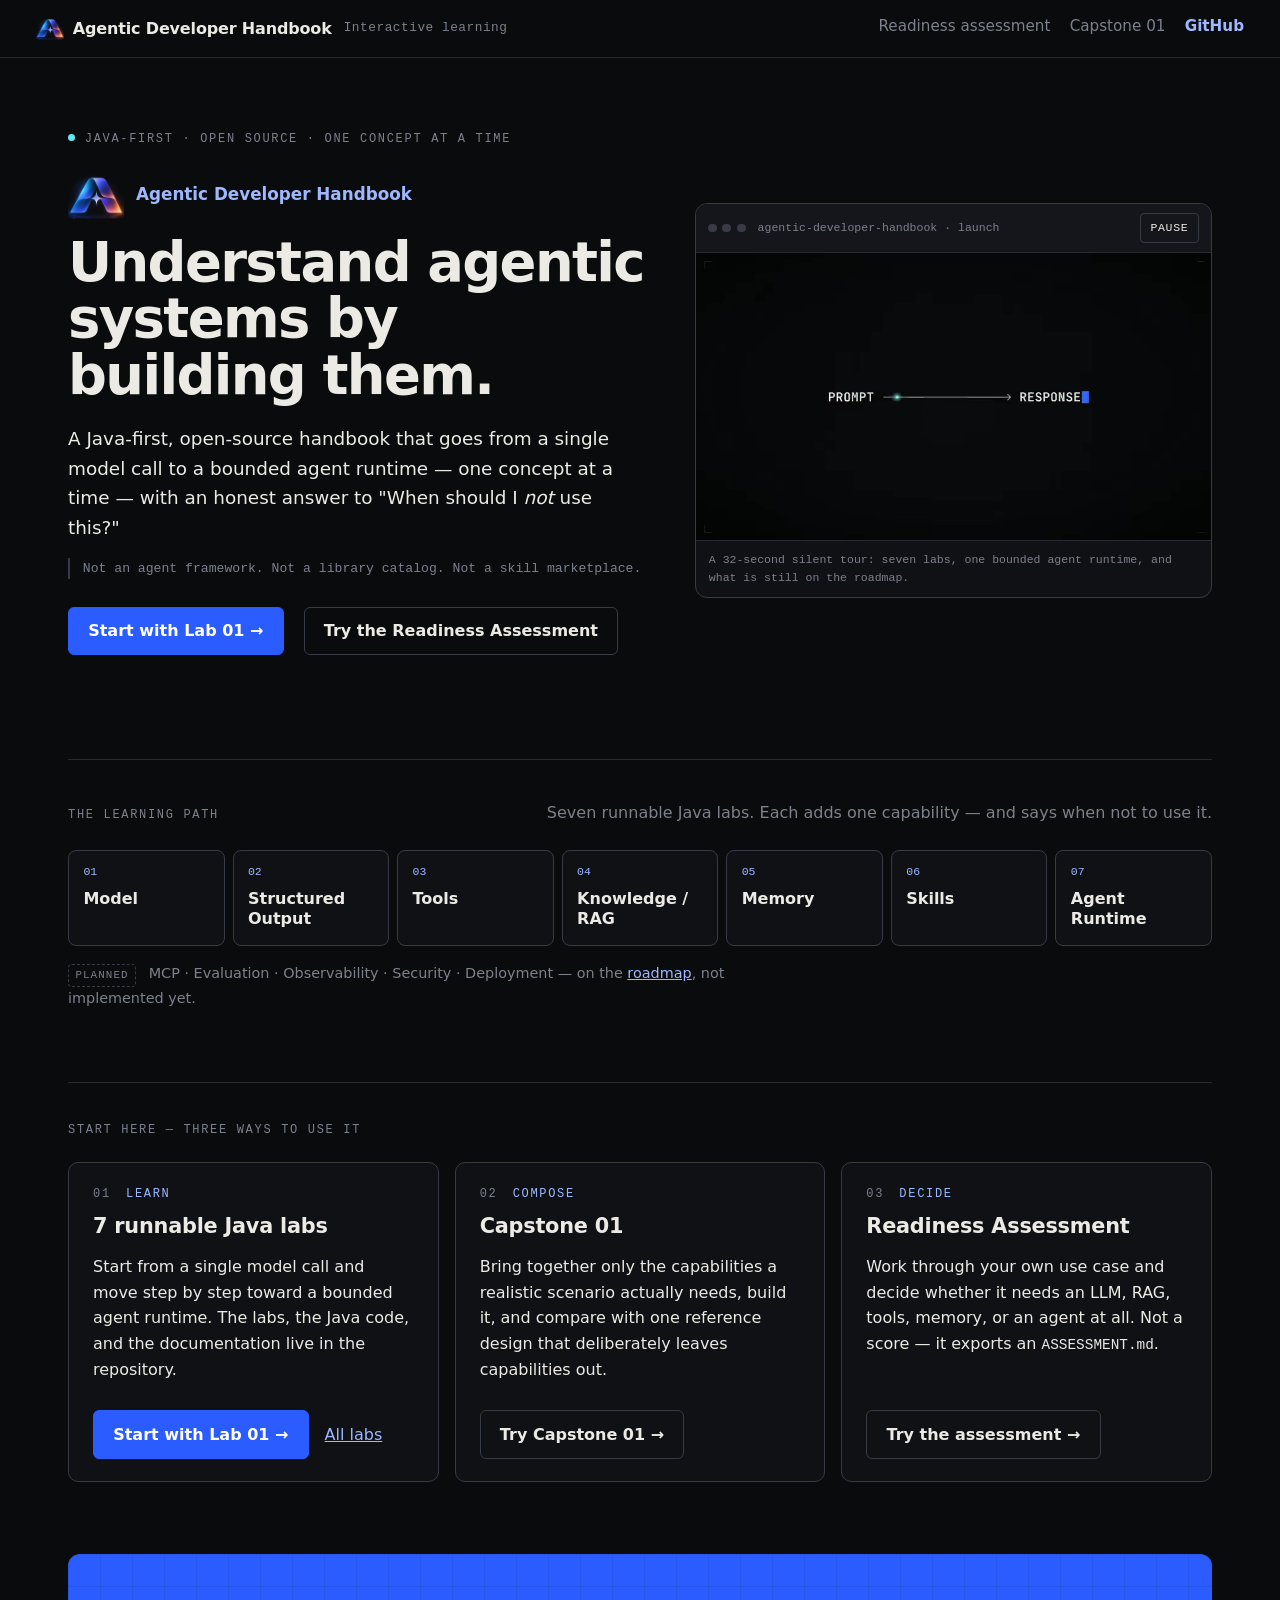
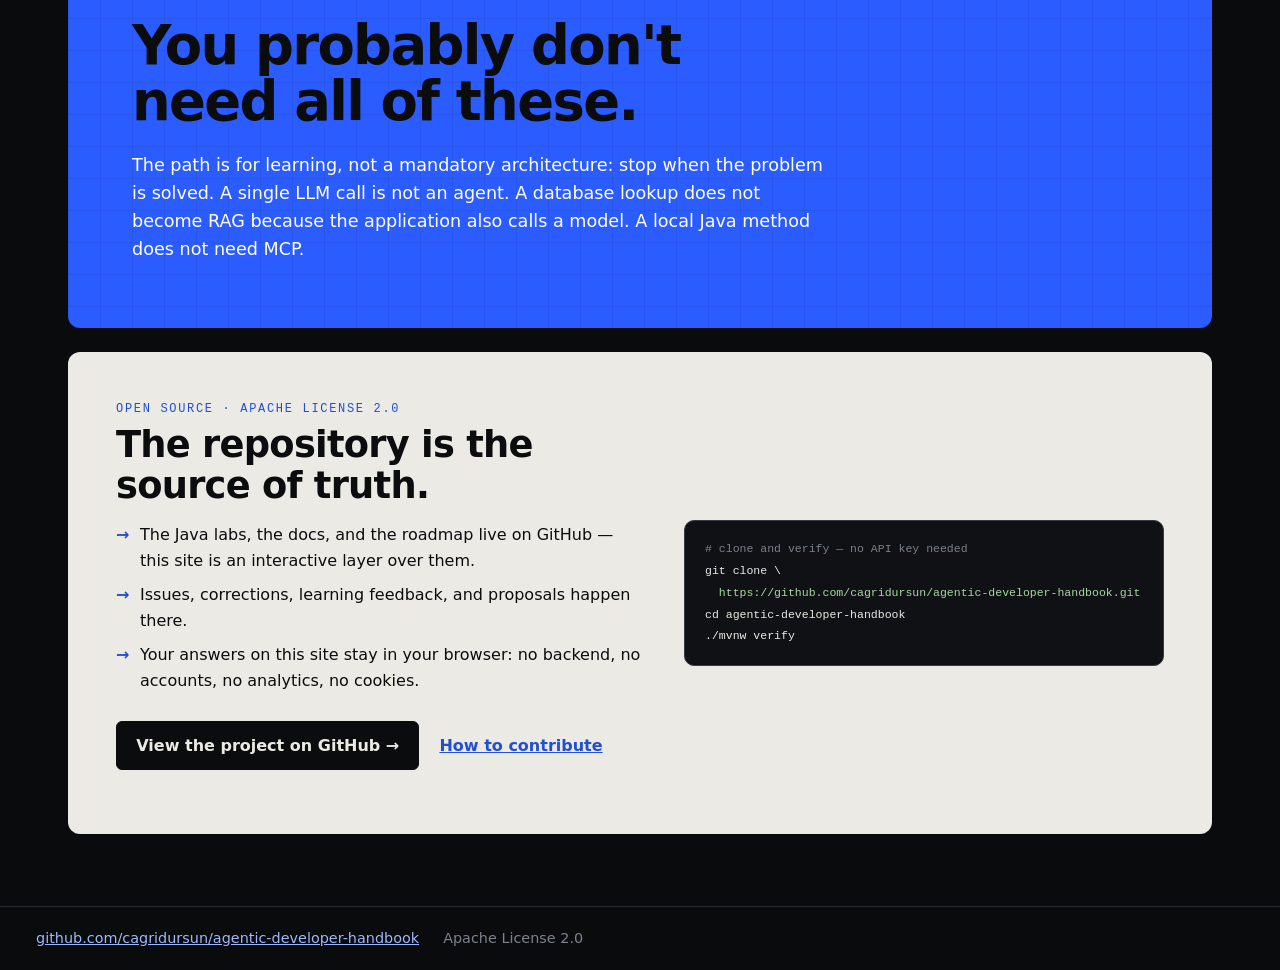
==== site/index.html @ f2393f4c "Redesign the landing page around the launch video and palette - Palette from the launch video as CSS" ====
<!doctype html>
<html lang="en">
<head>
  <meta charset="utf-8">
  <meta name="viewport" content="width=device-width, initial-scale=1">
  <title>Agentic Developer Handbook — understand agentic systems by building them</title>
  <meta name="description" content="A Java-first, open-source handbook for understanding and building agentic systems one concept at a time: model, structured output, tools, RAG, memory, skills, and a bounded agent runtime. You probably don't need all of these.">
  <meta name="theme-color" content="#0A0B0D">
  <link rel="canonical" href="https://cagridursun.github.io/agentic-developer-handbook/">
  <meta property="og:type" content="website">
  <meta property="og:site_name" content="Agentic Developer Handbook">
  <meta property="og:title" content="Agentic Developer Handbook">
  <meta property="og:description" content="Java-first, open-source handbook for understanding and building agentic systems, one concept at a time. You probably don't need all of these.">
  <meta property="og:url" content="https://cagridursun.github.io/agentic-developer-handbook/">
  <link rel="icon" type="image/png" href="assets/images/favicon.png">
  <link rel="stylesheet" href="styles/main.css">
</head>
<body class="theme-dark">
  <header class="site-header">
    <div class="inner">
      <a class="brand" href="index.html"><img class="brand-mark" src="assets/images/logo-mark.png" alt="" width="28" height="28">Agentic Developer Handbook</a>
      <span class="context">Interactive learning</span>
      <nav class="site-nav" aria-label="Site">
        <a href="readiness-assessment/index.html">Readiness assessment</a>
        <a href="capstone-01/index.html">Capstone 01</a>
        <a class="header-link" href="https://github.com/cagridursun/agentic-developer-handbook">GitHub</a>
      </nav>
    </div>
  </header>

  <main class="landing">
    <!-- ================= Hero ================= -->
    <section class="hero" aria-labelledby="h-title">
      <div class="hero-copy">
        <p class="eyebrow">Java-first · Open source · One concept at a time</p>
        <p class="project-name"><img class="project-mark" src="assets/images/logo-mark.png" alt="" width="56" height="56">Agentic Developer Handbook</p>
        <h1 id="h-title">Understand agentic systems by building them.</h1>
        <p class="lede">
          A Java-first, open-source handbook that goes from a single model call
          to a bounded agent runtime — one concept at a time — with an honest
          answer to "When should I <em>not</em> use this?"
        </p>
        <p class="boundary">
          Not an agent framework. Not a library catalog. Not a skill marketplace.
        </p>
        <p class="cta-row">
          <a class="button primary" href="https://github.com/cagridursun/agentic-developer-handbook/blob/main/labs/01-model-call/README.md">Start with Lab 01 →</a>
          <a class="button secondary" href="readiness-assessment/index.html">Try the Readiness Assessment</a>
        </p>
      </div>

      <figure class="demo-window">
        <div class="window-bar">
          <span class="window-dots" aria-hidden="true"><span></span><span></span><span></span></span>
          <span class="window-title">agentic-developer-handbook · launch</span>
          <button type="button" class="video-toggle" id="video-toggle" hidden aria-pressed="false">Pause</button>
        </div>
        <div class="video-frame">
          <video id="launch-video" autoplay muted loop playsinline controls preload="metadata"
                 poster="assets/video/launch-poster.jpg" width="832" height="464"
                 aria-label="Launch video: a 32-second silent tour of the handbook, from a single prompt to the seven labs and the roadmap">
            <source src="assets/video/launch.mp4" type="video/mp4">
            <source src="assets/video/launch.webm" type="video/webm">
          </video>
        </div>
        <figcaption class="window-caption">A 32-second silent tour: seven labs, one bounded agent runtime, and what is still on the roadmap.</figcaption>
      </figure>
    </section>

    <!-- ================= Learning path ================= -->
    <section class="band" aria-labelledby="h-path">
      <div class="band-head">
        <h2 id="h-path" class="section-label">The learning path</h2>
        <p class="band-note">Seven runnable Java labs. Each adds one capability — and says when not to use it.</p>
      </div>
      <ol class="path" aria-label="The learning path, Labs 01 to 07">
        <li><a href="https://github.com/cagridursun/agentic-developer-handbook/blob/main/labs/01-model-call/README.md">Model</a></li>
        <li><a href="https://github.com/cagridursun/agentic-developer-handbook/blob/main/labs/02-structured-output/README.md">Structured Output</a></li>
        <li><a href="https://github.com/cagridursun/agentic-developer-handbook/blob/main/labs/03-tool-calling/README.md">Tools</a></li>
        <li><a href="https://github.com/cagridursun/agentic-developer-handbook/blob/main/labs/04-rag/README.md">Knowledge / RAG</a></li>
        <li><a href="https://github.com/cagridursun/agentic-developer-handbook/blob/main/labs/05-memory/README.md">Memory</a></li>
        <li><a href="https://github.com/cagridursun/agentic-developer-handbook/blob/main/labs/06-skills/README.md">Skills</a></li>
        <li><a href="https://github.com/cagridursun/agentic-developer-handbook/blob/main/labs/07-agent-runtime/README.md">Agent Runtime</a></li>
      </ol>
      <p class="roadmap-note">
        <span class="tag">Planned</span>
        MCP · Evaluation · Observability · Security · Deployment — on the
        <a href="https://github.com/cagridursun/agentic-developer-handbook/blob/main/ROADMAP.md">roadmap</a>,
        not implemented yet.
      </p>
    </section>

    <!-- ================= Learn / Compose / Decide ================= -->
    <section class="band" aria-labelledby="h-start-here">
      <div class="band-head">
        <h2 id="h-start-here" class="section-label">Start here — three ways to use it</h2>
      </div>
      <div class="card-grid">
        <section class="experience-card" aria-labelledby="h-learn">
          <p class="card-kicker"><span class="step">01</span> Learn</p>
          <h3 id="h-learn">7 runnable Java labs</h3>
          <p>
            Start from a single model call and move step by step toward a
            bounded agent runtime. The labs, the Java code, and the
            documentation live in the repository.
          </p>
          <p class="card-actions">
            <a class="button primary" href="https://github.com/cagridursun/agentic-developer-handbook/blob/main/labs/01-model-call/README.md">Start with Lab 01 →</a>
            <a href="https://github.com/cagridursun/agentic-developer-handbook/blob/main/labs/README.md">All labs</a>
          </p>
        </section>

        <section class="experience-card" aria-labelledby="h-compose">
          <p class="card-kicker"><span class="step">02</span> Compose</p>
          <h3 id="h-compose">Capstone 01</h3>
          <p>
            Bring together only the capabilities a realistic scenario actually
            needs, build it, and compare with one reference design that
            deliberately leaves capabilities out.
          </p>
          <p class="card-actions">
            <a class="button secondary" href="capstone-01/index.html">Try Capstone 01 →</a>
          </p>
        </section>

        <section class="experience-card" aria-labelledby="h-decide">
          <p class="card-kicker"><span class="step">03</span> Decide</p>
          <h3 id="h-decide">Readiness Assessment</h3>
          <p>
            Work through your own use case and decide whether it needs an LLM,
            RAG, tools, memory, or an agent at all. Not a score — it exports an
            <code>ASSESSMENT.md</code>.
          </p>
          <p class="card-actions">
            <a class="button secondary" href="readiness-assessment/index.html">Try the assessment →</a>
          </p>
        </section>
      </div>
    </section>

    <!-- ================= Statement ================= -->
    <section class="statement" aria-labelledby="h-statement">
      <h2 id="h-statement">You probably don't need all of these.</h2>
      <p>
        The path is for learning, not a mandatory architecture: stop when the
        problem is solved. A single LLM call is not an agent. A database lookup
        does not become RAG because the application also calls a model. A local
        Java method does not need MCP.
      </p>
    </section>

    <!-- ================= Open source ================= -->
    <section class="open-source" aria-labelledby="h-github">
      <div>
        <p class="card-kicker">Open source · Apache License 2.0</p>
        <h2 id="h-github">The repository is the source of truth.</h2>
        <ul class="checklist">
          <li>The Java labs, the docs, and the roadmap live on GitHub — this site is an interactive layer over them.</li>
          <li>Issues, corrections, learning feedback, and proposals happen there.</li>
          <li>Your answers on this site stay in your browser: no backend, no accounts, no analytics, no cookies.</li>
        </ul>
        <p class="cta-row">
          <a class="button dark" href="https://github.com/cagridursun/agentic-developer-handbook">View the project on GitHub →</a>
          <a href="https://github.com/cagridursun/agentic-developer-handbook/blob/main/CONTRIBUTING.md">How to contribute</a>
        </p>
      </div>
      <pre class="terminal" aria-label="Clone and verify the handbook"><code><span class="c"># clone and verify — no API key needed</span>
git clone \
  <span class="s">https://github.com/cagridursun/agentic-developer-handbook.git</span>
cd agentic-developer-handbook
./mvnw verify</code></pre>
    </section>
  </main>

  <footer class="site-footer">
    <div class="inner">
      <a href="https://github.com/cagridursun/agentic-developer-handbook">github.com/cagridursun/agentic-developer-handbook</a>
      <span class="muted">Apache License 2.0</span>
    </div>
  </footer>

  <script type="module" src="js/landing.js"></script>
</body>
</html>
---- site/styles/main.css ----
/* Agentic Developer Handbook — interactive learning site.
   No framework, no build step. The content is the protagonist.

   Palette: taken from the launch video. The landing page uses it as a dark
   theme (body.theme-dark). The interactive pages keep a light "paper"
   working surface for long reading and typing, with the same header,
   blues, and ink. */

:root {
  /* Dark neutrals */
  --graphite: #0A0B0D;
  --panel: #0F1115;
  --panel-raised: #14161B;
  --hairline: #262A31;
  --border: #363B45;
  --ink: #ECEAE4;
  --ink-muted: #7B818D;
  --ink-subtle: #555B67;
  /* Accents */
  --electric: #2F6BFF;
  --electric-soft: #9DB8FF;
  --signal: #62E6F2;
  --field: #2B5CFF;
  /* Light section / code */
  --paper: #ECEAE4;
  --ink-black: #0B0C0E;
  --code-string: #A7D9A0;
  --code-comment: #5F6675;

  /* Electric, deepened for text and fills on paper (5.5:1 on --paper). */
  --electric-deep: #1F4FD8;

  --radius: 8px;
  --content-width: 46rem;
  --mono: ui-monospace, "SF Mono", "Cascadia Code", "JetBrains Mono", Consolas, "Liberation Mono", monospace;
  font-size: 16px;
}

/* Light working theme (Capstone 01, readiness assessment). */
body {
  --ink: var(--ink-black);
  --surface: #F7F6F2;
  --muted: #555B67;
  --line: #D3D0C8;
  --accent: var(--electric-deep);
  --accent-ink: #FFFFFF;
  --accent-soft: #E1E8FF;
  --warn-soft: #F7EDD6;
  --warn-line: #D6B25E;
}

/* Dark theme (landing page). */
body.theme-dark {
  --ink: #ECEAE4;
  --surface: var(--panel);
  --muted: var(--ink-muted);
  --line: var(--hairline);
  --accent: var(--electric);
  --accent-ink: #FFFFFF;
  --accent-soft: rgba(47, 107, 255, 0.14);
  background: var(--graphite);
}

* {
  box-sizing: border-box;
}

html {
  height: 100%;
}

body {
  margin: 0;
  min-height: 100%;
  background: var(--paper);
  color: var(--ink);
  font-family: system-ui, -apple-system, "Segoe UI", Roboto, "Helvetica Neue", sans-serif;
  line-height: 1.6;
}

code, pre {
  font-family: var(--mono);
  font-size: 0.9em;
}

pre {
  background: var(--panel);
  color: var(--paper);
  padding: 0.9rem 1.1rem;
  border-radius: var(--radius);
  overflow-x: auto;
}

h1, h2, h3 {
  line-height: 1.25;
  margin: 0 0 0.5rem;
}

h1 { font-size: 1.6rem; }
h2 { font-size: 1.25rem; }
h3 { font-size: 1.05rem; }

p { margin: 0.5rem 0 1rem; }

a {
  color: var(--accent);
}

a:focus-visible,
button:focus-visible,
input:focus-visible,
textarea:focus-visible {
  outline: 3px solid var(--accent);
  outline-offset: 2px;
  border-radius: 3px;
}

.muted { color: var(--muted); }

/* ---------- Header (shared, always dark) ---------- */

.site-header {
  border-bottom: 1px solid var(--hairline);
  background: var(--graphite);
}

.site-header .inner {
  max-width: 78rem;
  margin: 0 auto;
  padding: 0.9rem 1.25rem;
  display: flex;
  align-items: baseline;
  gap: 0.75rem;
  flex-wrap: wrap;
}

.site-header .brand {
  font-weight: 700;
  text-decoration: none;
  color: var(--paper);
  letter-spacing: -0.01em;
}

.site-header .brand {
  display: inline-flex;
  align-items: center;
  align-self: center;
}

/* The logo mark: transparent PNG, only ever shown on dark surfaces. */
.brand-mark {
  inline-size: 1.75rem;
  block-size: 1.75rem;
  margin-right: 0.55rem;
}

.site-header .context {
  color: var(--ink-muted);
  font-family: var(--mono);
  font-size: 0.8rem;
  letter-spacing: 0.04em;
}

.site-nav {
  margin-left: auto;
  display: flex;
  flex-wrap: wrap;
  gap: 0.25rem 1.2rem;
  font-size: 0.95rem;
}

.site-nav a {
  color: var(--ink-muted);
  text-decoration: none;
}

.site-nav a:hover,
.site-nav a[aria-current="page"] {
  color: var(--paper);
  text-decoration: underline;
  text-underline-offset: 0.3em;
}

.site-nav .header-link {
  color: var(--electric-soft);
  font-weight: 600;
}

.site-header a:focus-visible {
  outline-color: var(--electric-soft);
}

/* ---------- Landing ---------- */

.landing {
  max-width: 74rem;
  margin: 0 auto;
  padding: 0 1.25rem 4.5rem;
}

.landing p {
  max-width: 44rem;
}

/* Hero: copy on the left, the launch video on the right. */
.hero {
  display: grid;
  grid-template-columns: minmax(0, 1.12fr) minmax(0, 1fr);
  gap: 3rem;
  align-items: center;
  padding: 4.5rem 0 1rem;
}

.eyebrow {
  font-family: var(--mono);
  font-size: 0.75rem;
  letter-spacing: 0.14em;
  text-transform: uppercase;
  color: var(--ink-muted);
  margin: 0 0 1.1rem;
}

/* Signal cyan is a detail only: one small marker. */
.eyebrow::before {
  content: "";
  display: inline-block;
  inline-size: 0.45rem;
  block-size: 0.45rem;
  margin-right: 0.6rem;
  border-radius: 50%;
  background: var(--signal);
  vertical-align: 0.08em;
}

.project-name {
  display: flex;
  align-items: center;
  gap: 0.75rem;
  font-weight: 700;
  font-size: 1.05rem;
  color: var(--electric-soft);
  margin: 0 0 0.75rem;
}

.project-mark {
  inline-size: 3.5rem;
  block-size: 3.5rem;
  flex: none;
}

.hero h1 {
  font-size: clamp(2.3rem, 4.6vw, 3.4rem);
  font-weight: 800;
  line-height: 1.04;
  letter-spacing: -0.03em;
  margin: 0 0 1.25rem;
  max-width: 17ch;
}

.landing .lede {
  font-size: 1.15rem;
  line-height: 1.6;
}

.boundary {
  font-family: var(--mono);
  font-size: 0.82rem;
  color: var(--ink-muted);
  border-left: 2px solid var(--border);
  padding-left: 0.8rem;
}

.cta-row {
  display: flex;
  flex-wrap: wrap;
  align-items: center;
  gap: 0.75rem 1.25rem;
  margin-top: 1.75rem;
}

.hero-copy {
  min-width: 0;
}

/* Demo window around the launch video. */
.demo-window {
  margin: 0;
  background: var(--panel);
  border: 1px solid var(--border);
  border-radius: 12px;
  overflow: hidden;
}

.window-bar {
  display: flex;
  align-items: center;
  gap: 0.75rem;
  padding: 0.55rem 0.75rem;
  background: var(--panel-raised);
  border-bottom: 1px solid var(--hairline);
}

.window-dots {
  display: inline-flex;
  gap: 0.35rem;
}

.window-dots span {
  inline-size: 0.55rem;
  block-size: 0.55rem;
  border-radius: 50%;
  background: var(--border);
}

.window-title {
  font-family: var(--mono);
  font-size: 0.72rem;
  color: var(--ink-muted);
  overflow: hidden;
  text-overflow: ellipsis;
  white-space: nowrap;
}

.video-toggle {
  margin-left: auto;
  font-family: var(--mono);
  font-size: 0.72rem;
  letter-spacing: 0.06em;
  text-transform: uppercase;
  color: var(--ink);
  background: transparent;
  border: 1px solid var(--border);
  border-radius: 4px;
  padding: 0.3rem 0.6rem;
  min-block-size: 1.9rem;
  cursor: pointer;
}

.video-toggle:hover {
  border-color: var(--electric);
}

.video-frame {
  aspect-ratio: 832 / 464;
  background: var(--graphite);
}

.video-frame video {
  display: block;
  cursor: pointer;
  inline-size: 100%;
  block-size: 100%;
  object-fit: cover;
}

.window-caption {
  font-family: var(--mono);
  font-size: 0.72rem;
  color: var(--ink-muted);
  padding: 0.6rem 0.8rem;
  border-top: 1px solid var(--hairline);
}

/* Sections separated by hairlines, not shadows. */
.band {
  margin-top: 4.5rem;
  padding-top: 2.5rem;
  border-top: 1px solid var(--hairline);
}

.band-head {
  display: flex;
  flex-wrap: wrap;
  align-items: baseline;
  justify-content: space-between;
  gap: 0.5rem 2rem;
  margin-bottom: 1.5rem;
}

.section-label {
  font-family: var(--mono);
  font-size: 0.75rem;
  font-weight: 500;
  letter-spacing: 0.14em;
  text-transform: uppercase;
  color: var(--ink-muted);
  margin: 0;
}

.band-note {
  color: var(--ink-muted);
  margin: 0;
}

/* Learning path: numbered label cells, like the labs list in the video. */
.path {
  list-style: none;
  margin: 0;
  padding: 0;
  display: grid;
  grid-template-columns: repeat(7, minmax(0, 1fr));
  gap: 0.5rem;
  counter-reset: lab;
}

.path li {
  counter-increment: lab;
}

.path a {
  display: flex;
  flex-direction: column;
  gap: 0.6rem;
  block-size: 100%;
  padding: 0.85rem 0.9rem 1rem;
  background: var(--panel);
  border: 1px solid var(--border);
  border-radius: 8px;
  color: var(--ink);
  font-weight: 700;
  line-height: 1.25;
  text-decoration: none;
}

.path a::before {
  content: counter(lab, decimal-leading-zero);
  font-family: var(--mono);
  font-size: 0.72rem;
  font-weight: 500;
  color: var(--electric-soft);
}

.path a:hover {
  border-color: var(--electric);
  background: var(--panel-raised);
}

.roadmap-note {
  font-size: 0.9rem;
  color: var(--ink-muted);
  margin: 1rem 0 0;
}

.tag {
  display: inline-block;
  font-family: var(--mono);
  font-size: 0.68rem;
  letter-spacing: 0.1em;
  text-transform: uppercase;
  color: var(--ink-muted);
  border: 1px dashed var(--border);
  border-radius: 4px;
  padding: 0.1rem 0.4rem;
  margin-right: 0.5rem;
}

/* Learn / Compose / Decide. */
.card-grid {
  display: grid;
  grid-template-columns: repeat(3, minmax(0, 1fr));
  gap: 1rem;
}

.experience-card {
  background: var(--surface);
  border: 1px solid var(--border);
  border-radius: 10px;
  padding: 1.4rem 1.5rem;
  display: flex;
  flex-direction: column;
}

.experience-card:hover {
  border-color: var(--electric);
}

.experience-card h3 {
  font-size: 1.3rem;
  letter-spacing: -0.01em;
  margin: 0.2rem 0 0.4rem;
}

.card-kicker {
  font-family: var(--mono);
  font-size: 0.75rem;
  letter-spacing: 0.14em;
  text-transform: uppercase;
  color: var(--electric-soft);
  margin: 0 0 0.4rem;
}

.step {
  color: var(--ink-muted);
  margin-right: 0.4rem;
}

.experience-card .card-actions {
  margin-top: auto;
  padding-top: 0.75rem;
  margin-bottom: 0;
  display: flex;
  flex-wrap: wrap;
  align-items: center;
  gap: 0.5rem 1rem;
}

/* Statement on the blue field. */
.statement {
  margin-top: 4.5rem;
  padding: clamp(2rem, 6vw, 4rem);
  border-radius: 12px;
  background-color: var(--field);
  background-image:
    linear-gradient(rgba(11, 12, 14, 0.07) 1px, transparent 1px),
    linear-gradient(90deg, rgba(11, 12, 14, 0.07) 1px, transparent 1px);
  background-size: 32px 32px;
}

.statement h2 {
  color: var(--ink-black);
  font-size: clamp(2rem, 5vw, 3.4rem);
  font-weight: 800;
  line-height: 1.04;
  letter-spacing: -0.03em;
  max-width: 16ch;
  margin-bottom: 1.25rem;
}

/* White on the blue field (5.2:1); ink black only at heading size. */
.statement p {
  color: #FFFFFF;
  font-size: 1.1rem;
  margin: 0;
}

/* Open source: the one light section. */
.open-source {
  margin-top: 1.5rem;
  display: grid;
  grid-template-columns: minmax(0, 1.1fr) minmax(0, 1fr);
  gap: 2.5rem;
  align-items: center;
  padding: clamp(1.75rem, 5vw, 3rem);
  border-radius: 12px;
  background: var(--paper);
  color: var(--ink-black);
}

.open-source h2 {
  font-size: clamp(1.6rem, 3.4vw, 2.3rem);
  font-weight: 800;
  line-height: 1.1;
  letter-spacing: -0.02em;
  margin-bottom: 1rem;
}

.open-source .card-kicker {
  color: var(--electric-deep);
}

.open-source a:not(.button) {
  color: var(--electric-deep);
  font-weight: 600;
}

.open-source a:focus-visible {
  outline-color: var(--electric-deep);
}

.checklist {
  list-style: none;
  margin: 0;
  padding: 0;
}

.checklist li {
  position: relative;
  padding-left: 1.5rem;
  margin-bottom: 0.55rem;
}

.checklist li::before {
  content: "→";
  position: absolute;
  left: 0;
  color: var(--electric-deep);
  font-weight: 700;
}

.terminal {
  margin: 0;
  background: var(--panel);
  color: var(--paper);
  border: 1px solid var(--border);
  border-radius: 10px;
  padding: 1.1rem 1.25rem;
  font-size: 0.8rem;
  line-height: 1.7;
  white-space: pre;
  overflow-x: auto;
}

/* Comment grey from the palette is too faint for text; muted ink reads. */
.terminal .c {
  color: var(--ink-muted);
}

.terminal .s {
  color: var(--code-string);
}

.site-footer {
  border-top: 1px solid var(--hairline);
  background: var(--graphite);
  color: var(--ink-muted);
}

.site-footer .inner {
  max-width: 78rem;
  margin: 0 auto;
  padding: 1.25rem;
  display: flex;
  flex-wrap: wrap;
  gap: 0.75rem 1.5rem;
  font-size: 0.9rem;
}

.site-footer a {
  color: var(--electric-soft);
}

.site-footer .muted {
  color: var(--ink-muted);
}

/* Dark-theme links, buttons, and focus. Nav, path cells, and buttons keep
   their own colors. */
.theme-dark a:not(.button):not(.site-nav a):not(.brand):not(.path a):not(.open-source a) {
  color: var(--electric-soft);
}

.theme-dark a.button.primary {
  background: var(--field);
  border-color: var(--field);
  color: #FFFFFF;
}

.theme-dark a.button.secondary {
  background: transparent;
  color: var(--ink);
  border: 1px solid var(--border);
}

.theme-dark a.button.secondary:hover {
  background: var(--panel-raised);
  border-color: var(--electric-soft);
}

.theme-dark a:focus-visible,
.theme-dark button:focus-visible {
  outline-color: var(--electric-soft);
}

a.button.dark {
  background: var(--ink-black);
  border: 1px solid var(--ink-black);
  color: var(--paper);
}

a.button.dark:hover {
  background: #1B1E24;
  filter: none;
}

/* Video file missing: the poster frame stays, nothing is clickable. */
.is-unavailable {
  cursor: default;
  pointer-events: none;
}

@media (max-width: 64rem) {
  .hero {
    grid-template-columns: minmax(0, 1fr);
    gap: 2.25rem;
    padding-top: 2.75rem;
  }

  .hero h1 {
    max-width: 18ch;
  }

  .path {
    grid-template-columns: repeat(4, minmax(0, 1fr));
  }

  .card-grid,
  .open-source {
    grid-template-columns: minmax(0, 1fr);
  }
}

@media (max-width: 36rem) {
  .band,
  .statement {
    margin-top: 3rem;
  }

  /* Stacked list: number and name on one line, easy to tap. */
  .path {
    grid-template-columns: minmax(0, 1fr);
    gap: 0.4rem;
  }

  .path a {
    flex-direction: row;
    align-items: baseline;
    gap: 0.9rem;
    padding: 0.8rem 1rem;
  }

  .cta-row .button {
    flex: 1 1 100%;
    text-align: center;
  }
}

/* ---------- Three-column app layout ---------- */

.layout {
  max-width: 78rem;
  margin: 0 auto;
  padding: 1.5rem 1.25rem 4rem;
  display: grid;
  grid-template-columns: 15rem minmax(0, 1fr) 15rem;
  gap: 2rem;
  align-items: start;
}

.stage-nav,
.progress-rail {
  position: sticky;
  top: 1.5rem;
}

/* ---------- Stage navigation ---------- */

.stage-nav h2,
.progress-rail h2 {
  font-size: 0.8rem;
  text-transform: uppercase;
  letter-spacing: 0.06em;
  color: var(--muted);
  margin-bottom: 0.75rem;
}

.stage-nav ol {
  list-style: none;
  margin: 0;
  padding: 0;
  display: flex;
  flex-direction: column;
  gap: 2px;
}

.stage-nav button {
  display: flex;
  align-items: center;
  gap: 0.6rem;
  width: 100%;
  text-align: left;
  padding: 0.45rem 0.6rem;
  border: 0;
  border-radius: 6px;
  background: transparent;
  color: var(--ink);
  font: inherit;
  cursor: pointer;
}

.stage-nav button:hover {
  background: var(--accent-soft);
}

.stage-nav button[aria-current="step"] {
  background: var(--accent);
  color: var(--accent-ink);
}

.stage-status {
  inline-size: 1.25rem;
  text-align: center;
  flex: none;
  font-variant-numeric: tabular-nums;
}

/* ---------- Progress rail ---------- */

.progress-block {
  background: var(--surface);
  border: 1px solid var(--line);
  border-radius: var(--radius);
  padding: 0.9rem 1rem;
  margin-bottom: 1rem;
}

.progress-block .figure {
  font-size: 1.3rem;
  font-weight: 650;
  font-variant-numeric: tabular-nums;
}

.progress-track {
  background: var(--line);
  border-radius: 99px;
  height: 0.5rem;
  margin-top: 0.5rem;
  overflow: hidden;
}

.progress-fill {
  background: var(--accent);
  height: 100%;
  width: 0;
  border-radius: 99px;
  transition: width 200ms ease;
}

.rail-actions button {
  width: 100%;
  margin-top: 0.4rem;
}

/* ---------- Content stages ---------- */

.stage {
  max-width: var(--content-width);
}

.stage[hidden] {
  display: none;
}

/* Stages take focus when shown (for keyboard and screen-reader users);
   mark it calmly, with room around the content. */
.stage:focus {
  outline: none;
}

.stage:focus-visible {
  outline: 2px solid var(--accent);
  outline-offset: 0.75rem;
  border-radius: 4px;
}

.stage-kicker {
  font-size: 0.8rem;
  text-transform: uppercase;
  letter-spacing: 0.06em;
  color: var(--muted);
}

.card {
  background: var(--surface);
  border: 1px solid var(--line);
  border-radius: var(--radius);
  padding: 1.1rem 1.25rem;
  margin: 1rem 0;
}

.notice {
  background: var(--warn-soft);
  border: 1px solid var(--warn-line);
  border-radius: var(--radius);
  padding: 0.8rem 1rem;
  margin: 1rem 0;
}

/* ---------- Buttons ---------- */

button.primary,
button.secondary,
button.ghost,
a.button {
  font: inherit;
  border-radius: 6px;
  padding: 0.5rem 1rem;
  cursor: pointer;
}

a.button {
  display: inline-block;
  font-weight: 600;
  text-decoration: none;
  padding: 0.65rem 1.2rem;
}

a.button.primary {
  background: var(--accent);
  color: var(--accent-ink);
  border: 1px solid var(--accent);
}

a.button.secondary {
  background: var(--surface);
  color: var(--accent);
  border: 1px solid var(--accent);
}

a.button:hover { filter: brightness(1.08); }
a.button.secondary:hover { background: var(--accent-soft); filter: none; }

button.primary {
  background: var(--accent);
  color: var(--accent-ink);
  border: 1px solid var(--accent);
}

button.primary:hover { filter: brightness(1.08); }

button.secondary {
  background: var(--surface);
  color: var(--ink);
  border: 1px solid var(--line);
}

button.secondary:hover { background: var(--accent-soft); }

button.ghost {
  background: transparent;
  color: var(--muted);
  border: 1px solid transparent;
}

button.ghost:hover { color: var(--ink); border-color: var(--line); }

.stage-actions {
  margin-top: 1.5rem;
  display: flex;
  gap: 0.6rem;
  flex-wrap: wrap;
}

/* ---------- Decision cards ---------- */

.decision-card h3 {
  display: flex;
  align-items: baseline;
  justify-content: space-between;
  gap: 1rem;
}

.decision-card .hint {
  font-weight: 400;
  font-size: 0.85rem;
  color: var(--muted);
}

.usechoice {
  display: inline-flex;
  gap: 0.5rem;
  margin: 0.4rem 0 0.8rem;
}

.usechoice button {
  font: inherit;
  min-width: 4.5rem;
  padding: 0.4rem 0.9rem;
  border-radius: 6px;
  border: 1px solid var(--line);
  background: var(--surface);
  color: var(--ink);
  cursor: pointer;
}

/* YES and NO carry identical visual weight: same style when selected. */
.usechoice button[aria-pressed="true"] {
  background: var(--ink);
  border-color: var(--ink);
  color: var(--paper);
  font-weight: 600;
}

label {
  display: block;
  font-size: 0.9rem;
  font-weight: 600;
  margin: 0.6rem 0 0.25rem;
}

textarea,
input[type="text"] {
  width: 100%;
  font: inherit;
  color: var(--ink);
  background: var(--surface);
  border: 1px solid var(--line);
  border-radius: 6px;
  padding: 0.55rem 0.7rem;
  resize: vertical;
}

textarea { min-height: 4.2rem; }

.check-row {
  display: flex;
  align-items: flex-start;
  gap: 0.6rem;
  margin: 0.8rem 0;
}

.check-row input[type="checkbox"] {
  inline-size: 1.15rem;
  block-size: 1.15rem;
  margin-top: 0.25rem;
  accent-color: var(--accent);
}

.check-row label {
  margin: 0;
  font-weight: 500;
}

/* ---------- Summary / comparison ---------- */

.summary-list {
  display: grid;
  grid-template-columns: 1fr 1fr;
  gap: 1rem;
}

.summary-list ul {
  margin: 0.25rem 0 0;
  padding-left: 1.1rem;
}

table.compare {
  width: 100%;
  border-collapse: collapse;
  margin: 1rem 0;
}

table.compare th,
table.compare td {
  text-align: left;
  padding: 0.5rem 0.65rem;
  border-bottom: 1px solid var(--line);
  vertical-align: top;
}

table.compare th {
  font-size: 0.85rem;
  text-transform: uppercase;
  letter-spacing: 0.04em;
  color: var(--muted);
}

td.differs {
  font-style: italic;
}

details.why {
  margin: 0.5rem 0;
}

details.why summary {
  cursor: pointer;
  color: var(--accent);
}

.flow {
  font-family: ui-monospace, Consolas, monospace;
  white-space: pre;
  background: var(--surface);
  border: 1px solid var(--line);
  border-radius: var(--radius);
  padding: 1rem 1.25rem;
  overflow-x: auto;
  line-height: 1.5;
}

/* ---------- Readiness assessment ---------- */

.question-card fieldset {
  border: 0;
  margin: 0;
  padding: 0;
  min-width: 0;
}

.question-card legend {
  font-weight: 600;
  padding: 0;
  margin-bottom: 0.25rem;
}

.question-card .help {
  margin: 0.25rem 0 0.6rem;
  font-size: 0.92rem;
}

.question-card[hidden] {
  display: none;
}

.answer-choices {
  display: flex;
  flex-wrap: wrap;
  gap: 0.5rem;
  margin-bottom: 0.4rem;
}

/* Yes, No, and Unsure carry identical visual weight. */
.answer-option {
  position: relative;
}

.answer-option input[type="radio"] {
  position: absolute;
  opacity: 0;
  inline-size: 1px;
  block-size: 1px;
}

.answer-option label {
  display: inline-block;
  margin: 0;
  min-width: 4.5rem;
  text-align: center;
  font-weight: 500;
  padding: 0.4rem 0.9rem;
  border-radius: 6px;
  border: 1px solid var(--line);
  background: var(--surface);
  cursor: pointer;
}

.answer-option input:checked + label {
  background: var(--ink);
  border-color: var(--ink);
  color: var(--paper);
  font-weight: 600;
}

.answer-option input:focus-visible + label {
  outline: 3px solid var(--accent);
  outline-offset: 2px;
}

.derived {
  font-size: 0.92rem;
  margin: 0.5rem 0;
}

/* Neutral status markers: architectural candidates, never pass/fail colors. */
.status-badge {
  display: inline-block;
  font-size: 0.72rem;
  font-weight: 650;
  letter-spacing: 0.04em;
  padding: 0.1rem 0.45rem;
  border-radius: 4px;
  border: 1px solid var(--line);
  background: var(--surface);
  color: var(--ink);
  white-space: nowrap;
  vertical-align: middle;
}

.status-badge.is-consider { background: var(--accent-soft); border-color: var(--accent); }
.status-badge.is-not-justified { background: var(--paper); color: var(--muted); }
.status-badge.is-undecided { background: var(--warn-soft); border-color: var(--warn-line); }
.status-badge.is-future { border-style: dashed; }

.status-rail {
  list-style: none;
  margin: 0;
  padding: 0;
  display: flex;
  flex-direction: column;
  gap: 0.4rem;
  font-size: 0.9rem;
}

.status-rail li {
  display: flex;
  justify-content: space-between;
  align-items: center;
  gap: 0.5rem;
}

.result-headline {
  background: var(--surface);
  border: 1px solid var(--accent);
  border-left-width: 6px;
  border-radius: var(--radius);
  padding: 1rem 1.25rem;
  margin: 1rem 0;
}

.result-headline strong {
  font-size: 1.2rem;
}

.result-headline p {
  margin: 0.4rem 0 0;
}

dl.answers dt {
  font-weight: 600;
  margin-top: 0.6rem;
}

dl.answers dd {
  margin: 0.15rem 0 0;
  white-space: pre-wrap;
}

#result-shape {
  white-space: pre-wrap;
}

.example-list li {
  margin-bottom: 0.5rem;
}

/* ---------- Responsive ---------- */

@media (max-width: 64rem) {
  .layout {
    grid-template-columns: minmax(0, 1fr);
    gap: 1rem;
  }

  .stage-nav,
  .progress-rail {
    position: static;
  }

  .stage-nav ol {
    flex-direction: row;
    flex-wrap: nowrap;
    overflow-x: auto;
    padding-bottom: 0.4rem;
  }

  .stage-nav button {
    white-space: nowrap;
    width: auto;
  }

  .progress-rail {
    order: -1;
  }

  .progress-rail .progress-block {
    display: flex;
    align-items: center;
    gap: 0.9rem;
    padding: 0.6rem 0.9rem;
    margin-bottom: 0.4rem;
  }

  .progress-rail .progress-block .progress-track {
    flex: 1;
    margin-top: 0;
  }

  .progress-rail {
    display: flex;
    flex-wrap: wrap;
    align-items: center;
    gap: 0.5rem 1rem;
    padding-bottom: 1rem;
    border-bottom: 1px solid var(--line);
  }

  .progress-rail > h2 {
    display: none;
  }

  .progress-rail .progress-block {
    flex: 1 1 14rem;
    margin-bottom: 0;
  }

  .rail-actions {
    display: flex;
    flex-wrap: wrap;
    gap: 0.4rem;
    flex: 1 1 100%;
  }

  .rail-actions button {
    width: auto;
    margin-top: 0;
    padding: 0.35rem 0.8rem;
    font-size: 0.9rem;
  }

  .summary-list {
    grid-template-columns: 1fr;
  }

  table.compare {
    display: block;
    overflow-x: auto;
  }

  .status-rail {
    display: grid;
    grid-template-columns: repeat(auto-fill, minmax(14rem, 1fr));
  }

  .progress-rail .progress-block:has(.status-rail) {
    display: block;
    flex-basis: 100%;
  }

  .site-header .context {
    display: none;
  }
}
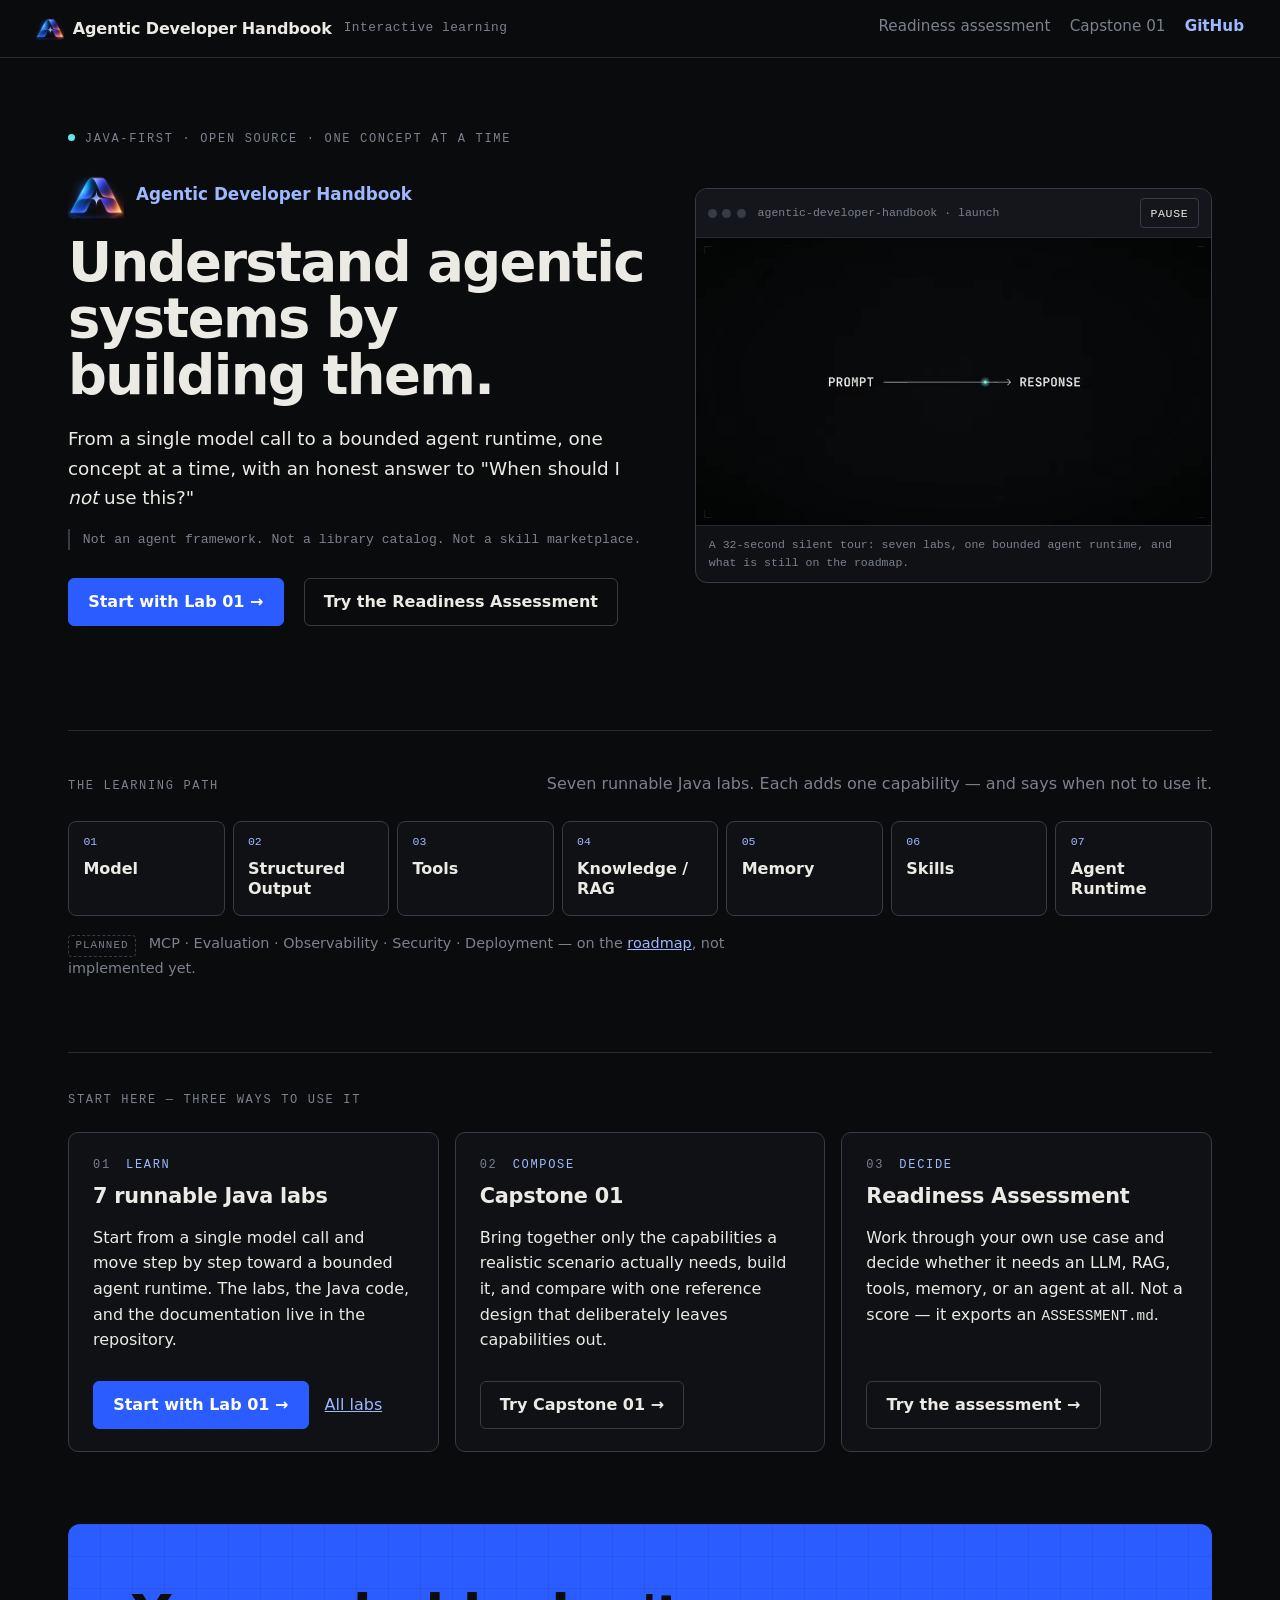
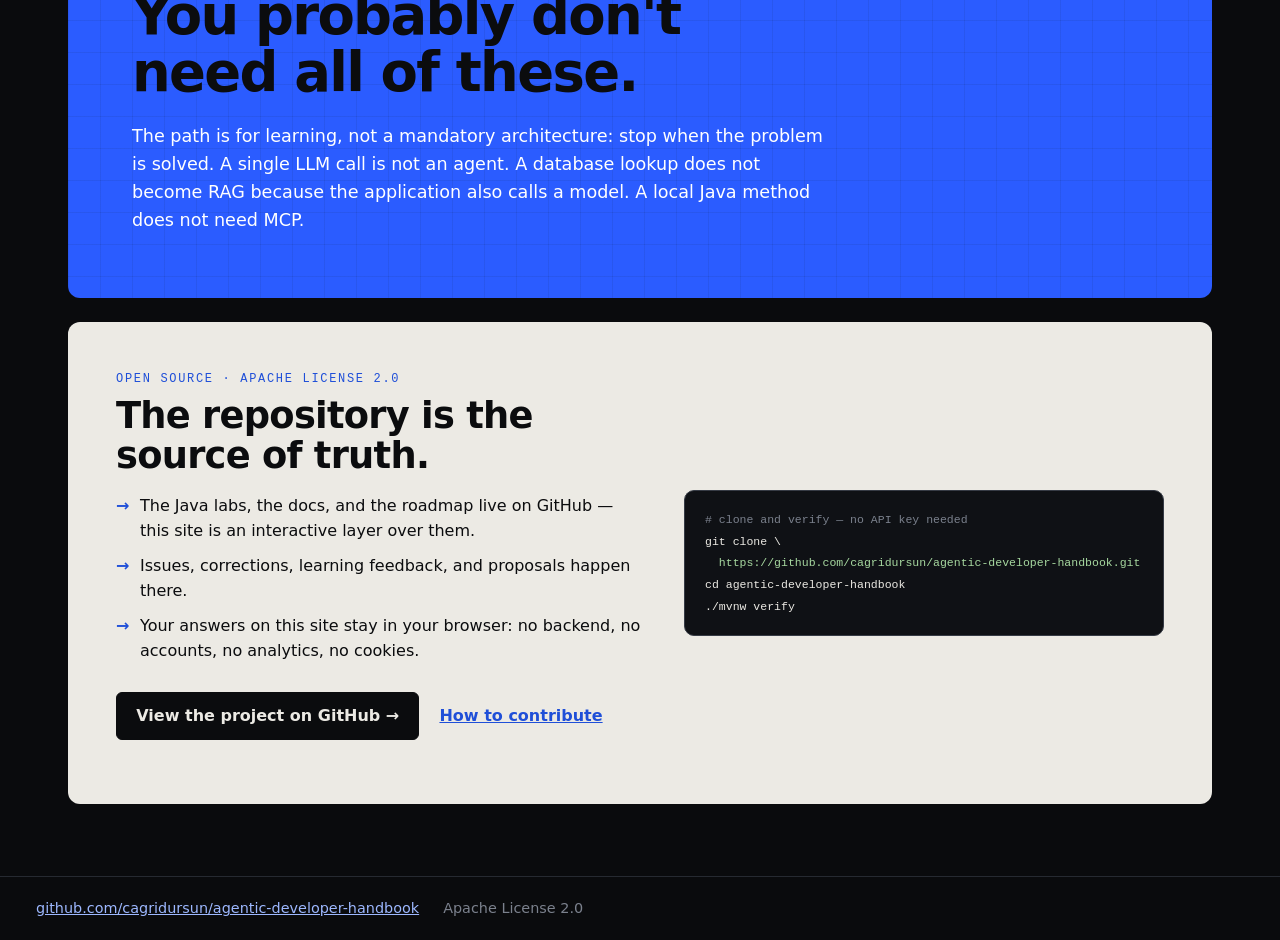
==== commit 82e6d20f: "Add social preview metadata and trim the hero repetition - Landing page: og:image (the launch poster" ====
--- a/site/index.html
+++ b/site/index.html
@@ -12,6 +12,16 @@
   <meta property="og:title" content="Agentic Developer Handbook">
   <meta property="og:description" content="Java-first, open-source handbook for understanding and building agentic systems, one concept at a time. You probably don't need all of these.">
   <meta property="og:url" content="https://cagridursun.github.io/agentic-developer-handbook/">
+  <meta property="og:image" content="https://cagridursun.github.io/agentic-developer-handbook/assets/video/launch-poster.jpg">
+  <meta property="og:image:type" content="image/jpeg">
+  <meta property="og:image:width" content="832">
+  <meta property="og:image:height" content="464">
+  <meta property="og:image:alt" content="Agentic Developer Handbook launch preview">
+  <meta name="twitter:card" content="summary_large_image">
+  <meta name="twitter:title" content="Agentic Developer Handbook">
+  <meta name="twitter:description" content="Java-first, open-source handbook for understanding and building agentic systems, one concept at a time. You probably don't need all of these.">
+  <meta name="twitter:image" content="https://cagridursun.github.io/agentic-developer-handbook/assets/video/launch-poster.jpg">
+  <meta name="twitter:image:alt" content="Agentic Developer Handbook launch preview">
   <link rel="icon" type="image/png" href="assets/images/favicon.png">
   <link rel="stylesheet" href="styles/main.css">
 </head>
@@ -36,9 +46,8 @@
         <p class="project-name"><img class="project-mark" src="assets/images/logo-mark.png" alt="" width="56" height="56">Agentic Developer Handbook</p>
         <h1 id="h-title">Understand agentic systems by building them.</h1>
         <p class="lede">
-          A Java-first, open-source handbook that goes from a single model call
-          to a bounded agent runtime — one concept at a time — with an honest
-          answer to "When should I <em>not</em> use this?"
+          From a single model call to a bounded agent runtime, one concept at a
+          time, with an honest answer to "When should I <em>not</em> use this?"
         </p>
         <p class="boundary">
           Not an agent framework. Not a library catalog. Not a skill marketplace.
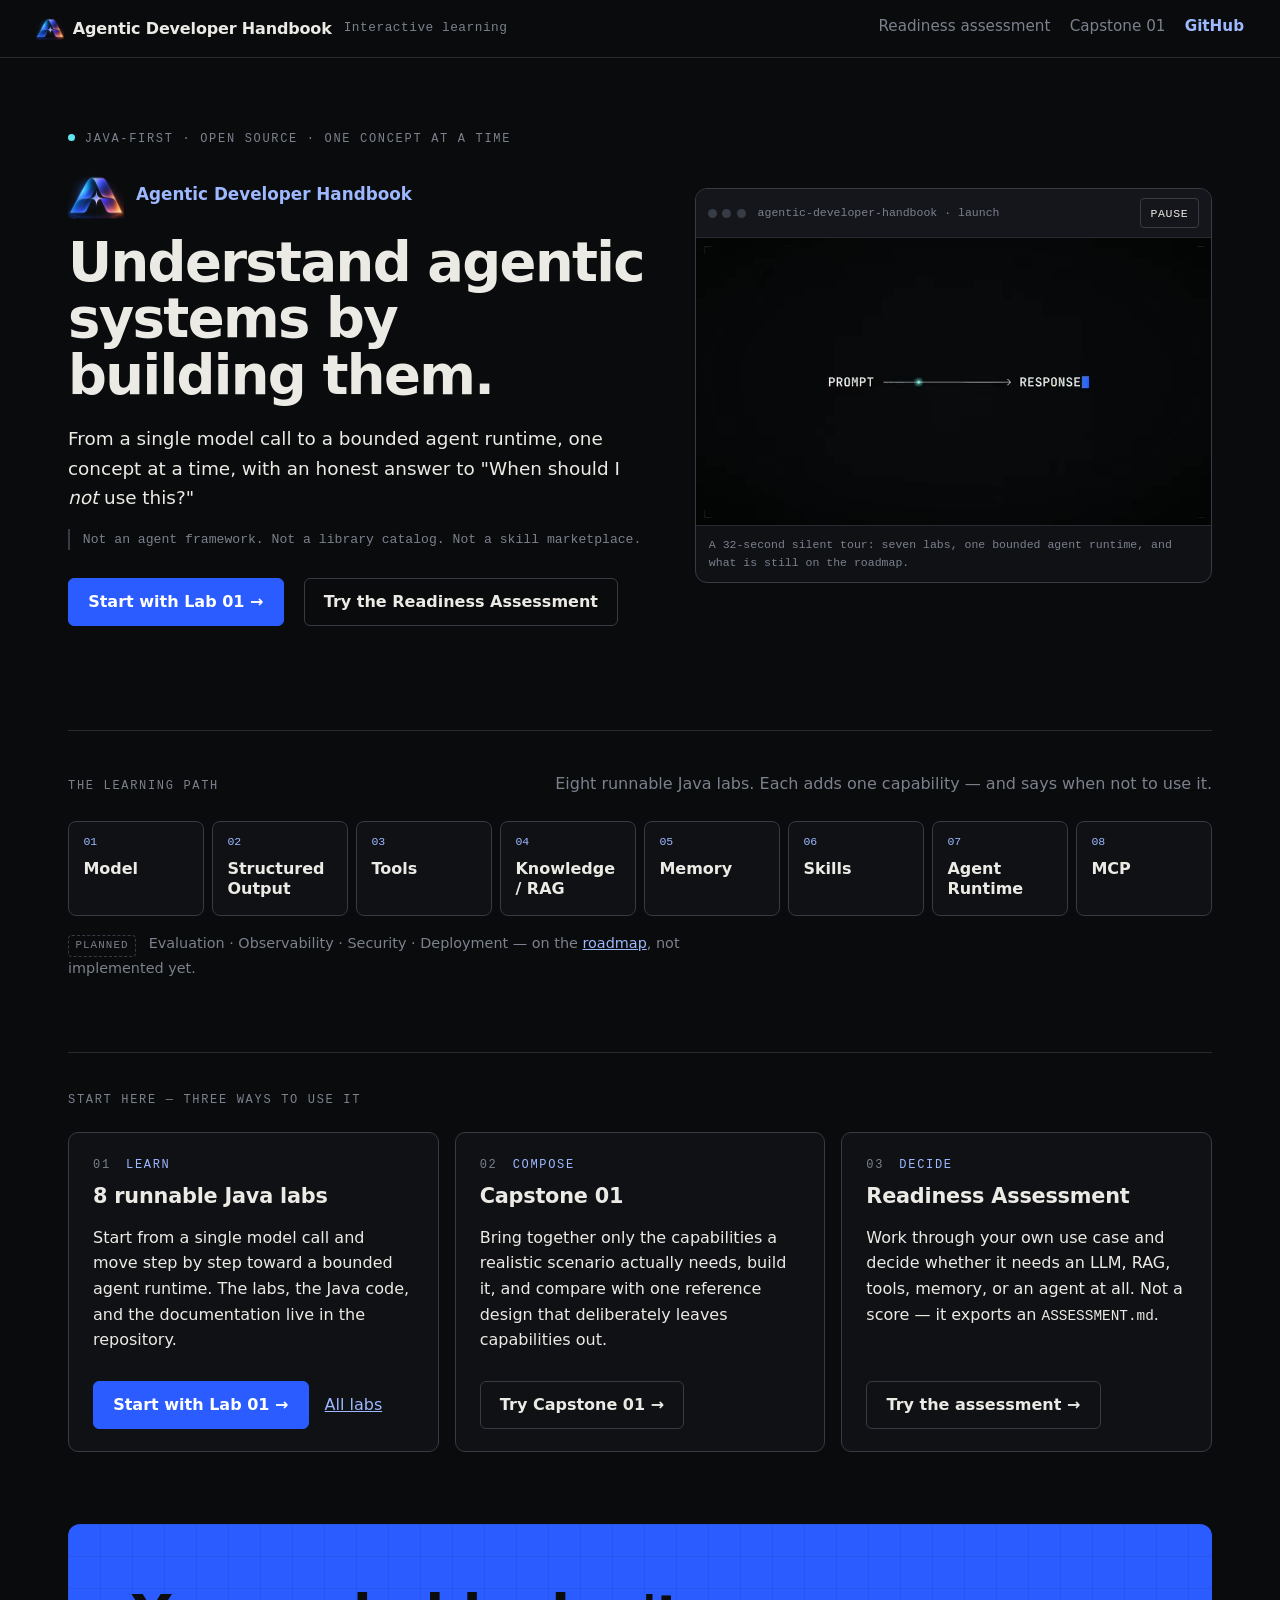
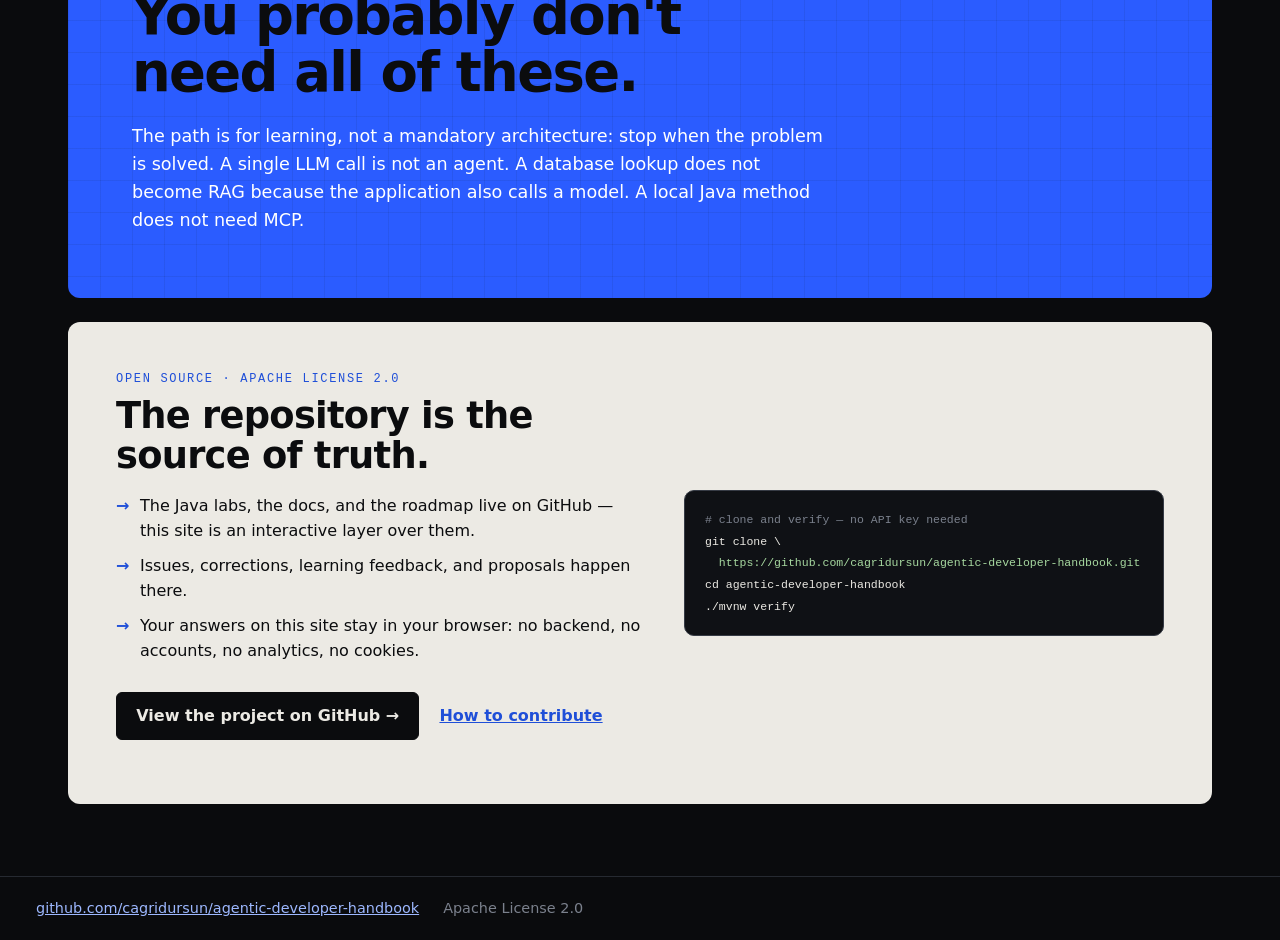
==== commit aecce8a6: "Add Milestone 8: Lab 08 - MCP Lab 08 keeps the Lab 07 bounded agent and moves one capability, getRec" ====
--- a/site/index.html
+++ b/site/index.html
@@ -80,9 +80,9 @@
     <section class="band" aria-labelledby="h-path">
       <div class="band-head">
         <h2 id="h-path" class="section-label">The learning path</h2>
-        <p class="band-note">Seven runnable Java labs. Each adds one capability — and says when not to use it.</p>
+        <p class="band-note">Eight runnable Java labs. Each adds one capability — and says when not to use it.</p>
       </div>
-      <ol class="path" aria-label="The learning path, Labs 01 to 07">
+      <ol class="path" aria-label="The learning path, Labs 01 to 08">
         <li><a href="https://github.com/cagridursun/agentic-developer-handbook/blob/main/labs/01-model-call/README.md">Model</a></li>
         <li><a href="https://github.com/cagridursun/agentic-developer-handbook/blob/main/labs/02-structured-output/README.md">Structured Output</a></li>
         <li><a href="https://github.com/cagridursun/agentic-developer-handbook/blob/main/labs/03-tool-calling/README.md">Tools</a></li>
@@ -90,10 +90,11 @@
         <li><a href="https://github.com/cagridursun/agentic-developer-handbook/blob/main/labs/05-memory/README.md">Memory</a></li>
         <li><a href="https://github.com/cagridursun/agentic-developer-handbook/blob/main/labs/06-skills/README.md">Skills</a></li>
         <li><a href="https://github.com/cagridursun/agentic-developer-handbook/blob/main/labs/07-agent-runtime/README.md">Agent Runtime</a></li>
+        <li><a href="https://github.com/cagridursun/agentic-developer-handbook/blob/main/labs/08-mcp/README.md">MCP</a></li>
       </ol>
       <p class="roadmap-note">
         <span class="tag">Planned</span>
-        MCP · Evaluation · Observability · Security · Deployment — on the
+        Evaluation · Observability · Security · Deployment — on the
         <a href="https://github.com/cagridursun/agentic-developer-handbook/blob/main/ROADMAP.md">roadmap</a>,
         not implemented yet.
       </p>
@@ -107,7 +108,7 @@
       <div class="card-grid">
         <section class="experience-card" aria-labelledby="h-learn">
           <p class="card-kicker"><span class="step">01</span> Learn</p>
-          <h3 id="h-learn">7 runnable Java labs</h3>
+          <h3 id="h-learn">8 runnable Java labs</h3>
           <p>
             Start from a single model call and move step by step toward a
             bounded agent runtime. The labs, the Java code, and the
--- a/site/styles/main.css
+++ b/site/styles/main.css
@@ -398,7 +398,7 @@
   margin: 0;
   padding: 0;
   display: grid;
-  grid-template-columns: repeat(7, minmax(0, 1fr));
+  grid-template-columns: repeat(8, minmax(0, 1fr));
   gap: 0.5rem;
   counter-reset: lab;
 }
@@ -1169,7 +1169,6 @@
 .status-badge.is-consider { background: var(--accent-soft); border-color: var(--accent); }
 .status-badge.is-not-justified { background: var(--paper); color: var(--muted); }
 .status-badge.is-undecided { background: var(--warn-soft); border-color: var(--warn-line); }
-.status-badge.is-future { border-style: dashed; }
 
 .status-rail {
   list-style: none;
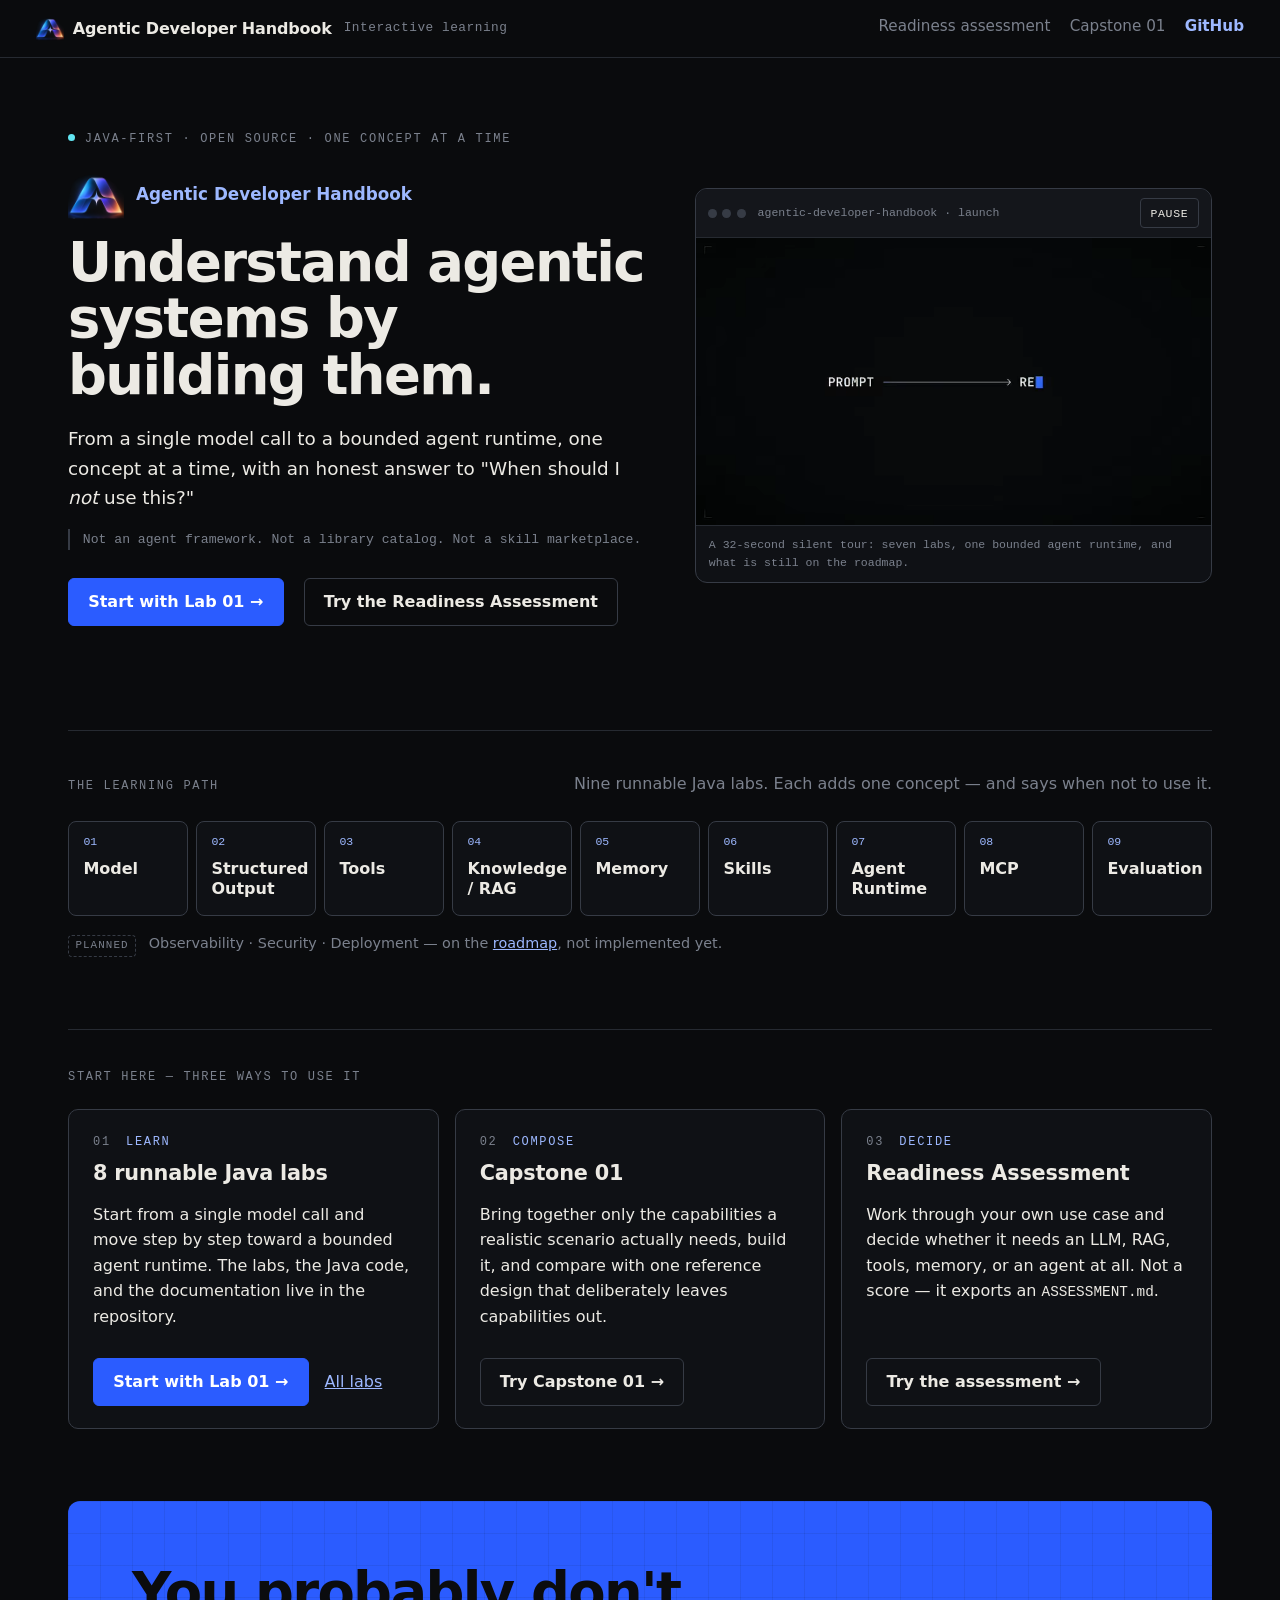
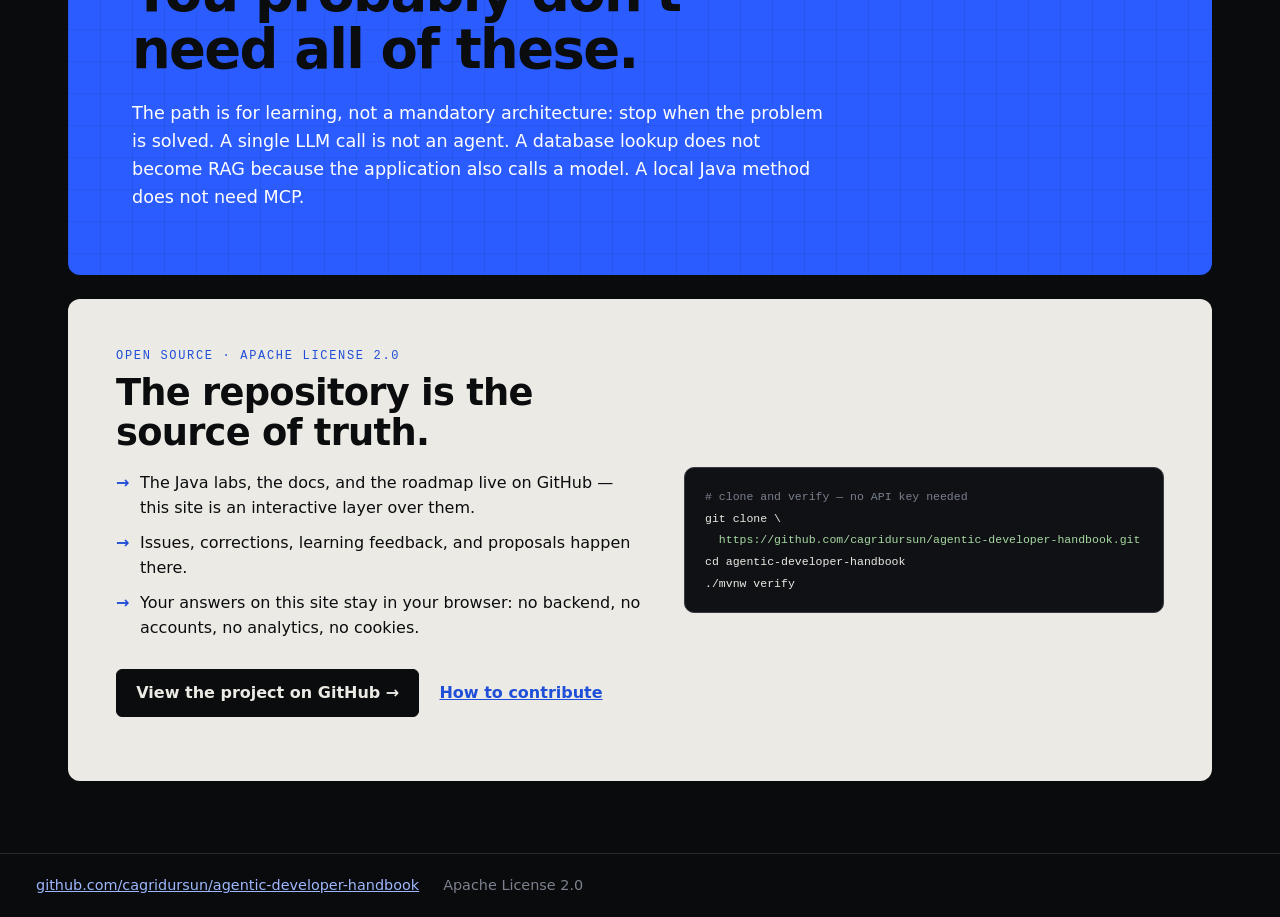
==== commit 10598f9f: "Add Milestone 9: Lab 09 - Evaluation Lab 09 answers the limitation Lab 08 ended on: every test passe" ====
--- a/site/index.html
+++ b/site/index.html
@@ -80,9 +80,9 @@
     <section class="band" aria-labelledby="h-path">
       <div class="band-head">
         <h2 id="h-path" class="section-label">The learning path</h2>
-        <p class="band-note">Eight runnable Java labs. Each adds one capability — and says when not to use it.</p>
+        <p class="band-note">Nine runnable Java labs. Each adds one concept — and says when not to use it.</p>
       </div>
-      <ol class="path" aria-label="The learning path, Labs 01 to 08">
+      <ol class="path" aria-label="The learning path, Labs 01 to 09">
         <li><a href="https://github.com/cagridursun/agentic-developer-handbook/blob/main/labs/01-model-call/README.md">Model</a></li>
         <li><a href="https://github.com/cagridursun/agentic-developer-handbook/blob/main/labs/02-structured-output/README.md">Structured Output</a></li>
         <li><a href="https://github.com/cagridursun/agentic-developer-handbook/blob/main/labs/03-tool-calling/README.md">Tools</a></li>
@@ -91,10 +91,11 @@
         <li><a href="https://github.com/cagridursun/agentic-developer-handbook/blob/main/labs/06-skills/README.md">Skills</a></li>
         <li><a href="https://github.com/cagridursun/agentic-developer-handbook/blob/main/labs/07-agent-runtime/README.md">Agent Runtime</a></li>
         <li><a href="https://github.com/cagridursun/agentic-developer-handbook/blob/main/labs/08-mcp/README.md">MCP</a></li>
+        <li><a href="https://github.com/cagridursun/agentic-developer-handbook/blob/main/labs/09-evaluation/README.md">Evaluation</a></li>
       </ol>
       <p class="roadmap-note">
         <span class="tag">Planned</span>
-        Evaluation · Observability · Security · Deployment — on the
+        Observability · Security · Deployment — on the
         <a href="https://github.com/cagridursun/agentic-developer-handbook/blob/main/ROADMAP.md">roadmap</a>,
         not implemented yet.
       </p>
--- a/site/styles/main.css
+++ b/site/styles/main.css
@@ -398,7 +398,7 @@
   margin: 0;
   padding: 0;
   display: grid;
-  grid-template-columns: repeat(8, minmax(0, 1fr));
+  grid-template-columns: repeat(9, minmax(0, 1fr));
   gap: 0.5rem;
   counter-reset: lab;
 }
@@ -690,7 +690,7 @@
   }
 
   .path {
-    grid-template-columns: repeat(4, minmax(0, 1fr));
+    grid-template-columns: repeat(3, minmax(0, 1fr));
   }
 
   .card-grid,
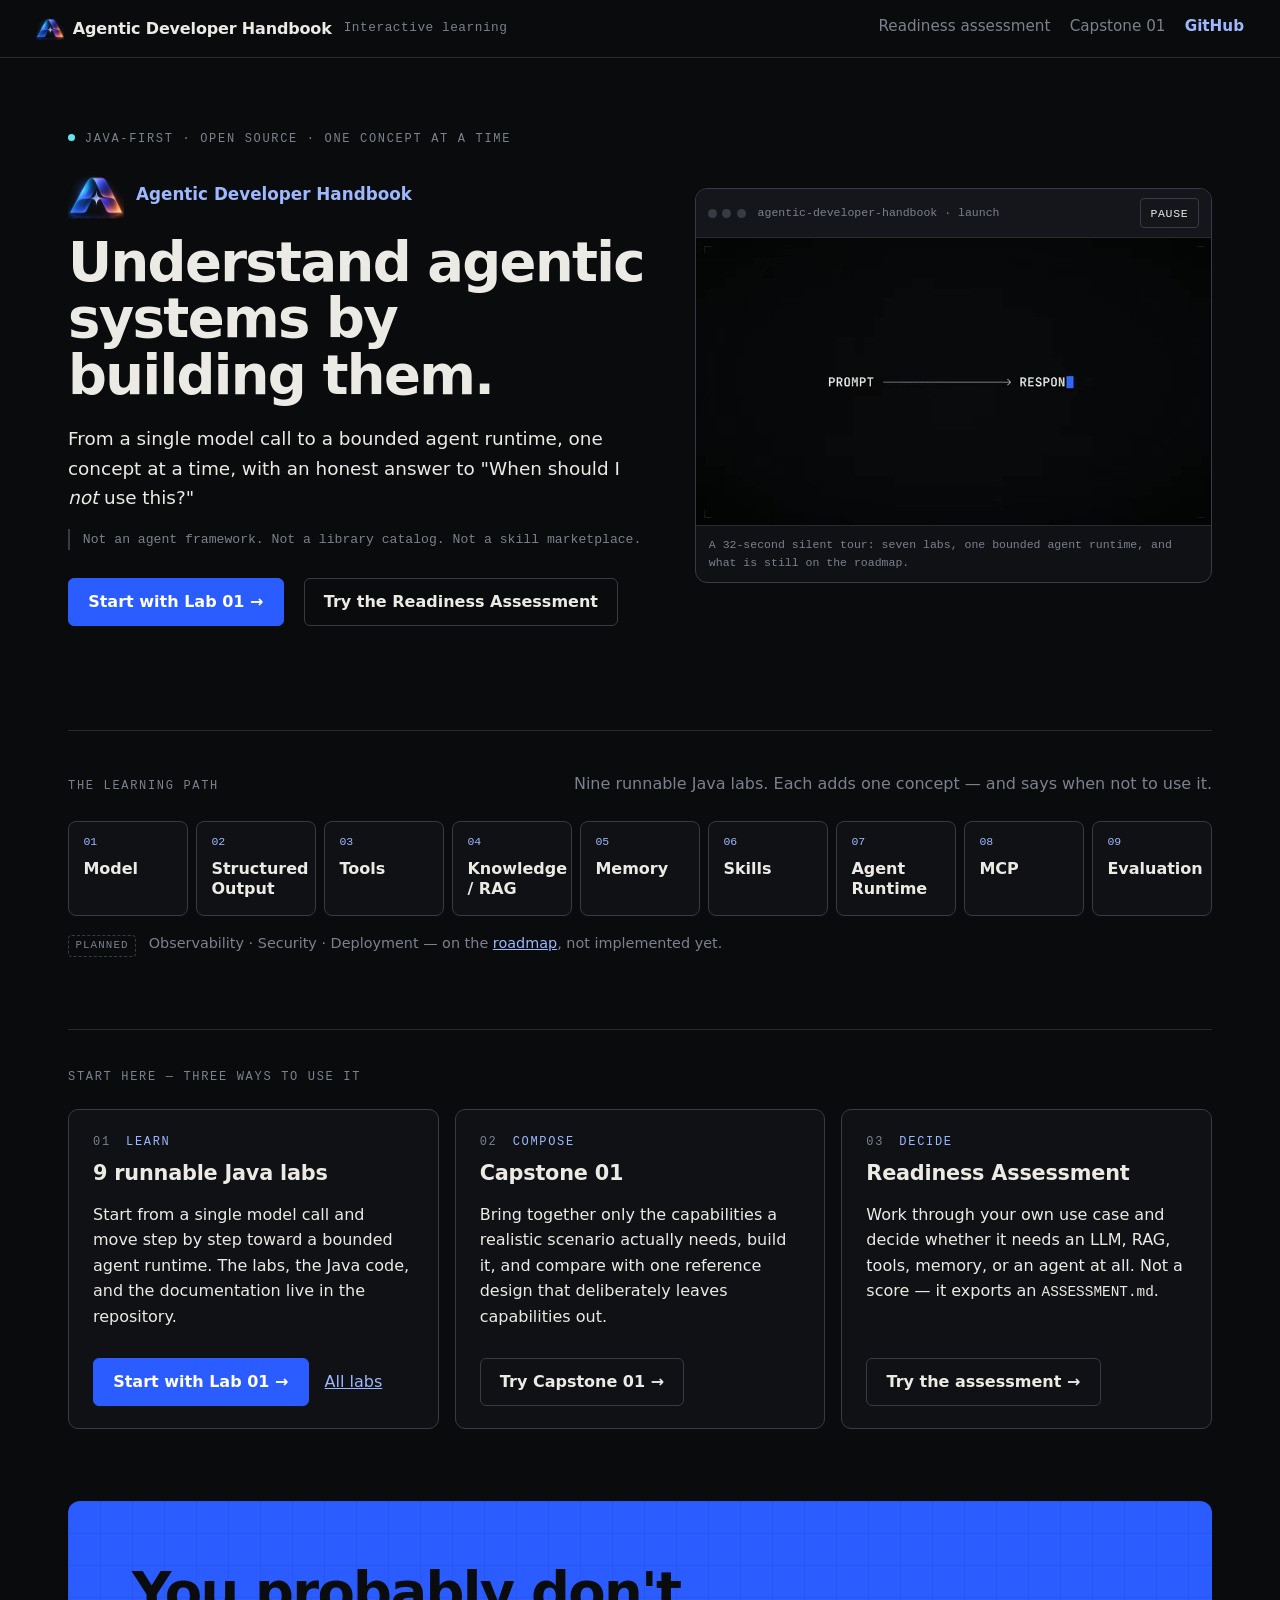
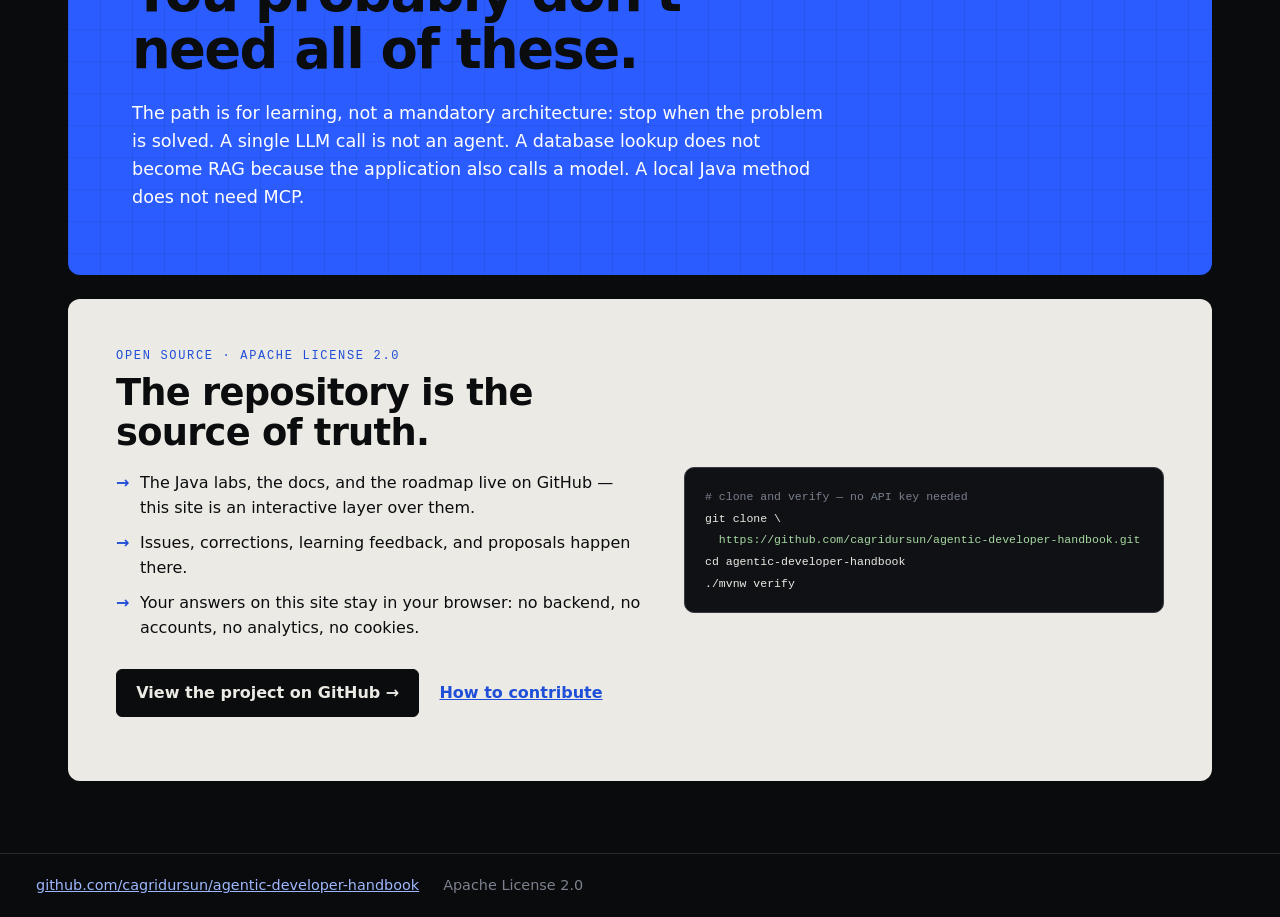
==== commit e1e35348: "Fix the stale lab count on the landing page The 'Learn' card still said 8 runnable Java labs after L" ====
--- a/site/index.html
+++ b/site/index.html
@@ -109,7 +109,7 @@
       <div class="card-grid">
         <section class="experience-card" aria-labelledby="h-learn">
           <p class="card-kicker"><span class="step">01</span> Learn</p>
-          <h3 id="h-learn">8 runnable Java labs</h3>
+          <h3 id="h-learn">9 runnable Java labs</h3>
           <p>
             Start from a single model call and move step by step toward a
             bounded agent runtime. The labs, the Java code, and the
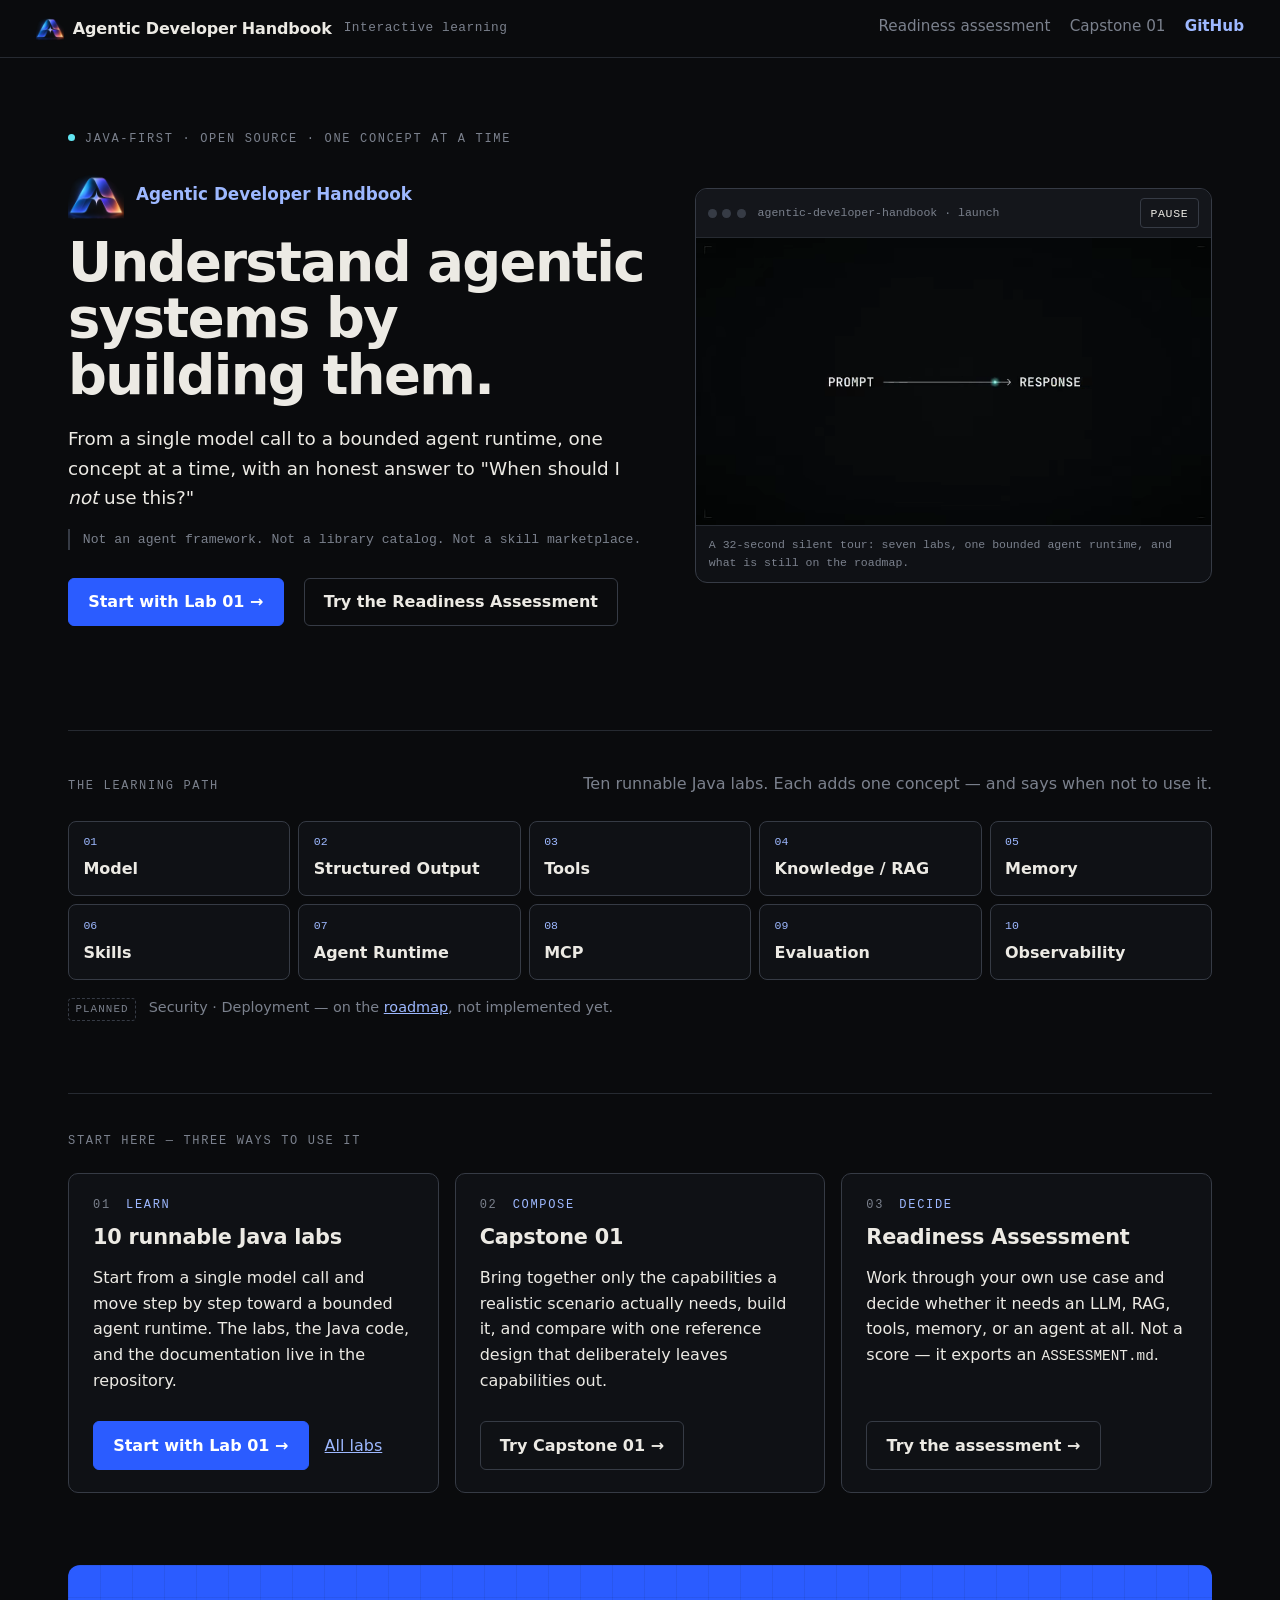
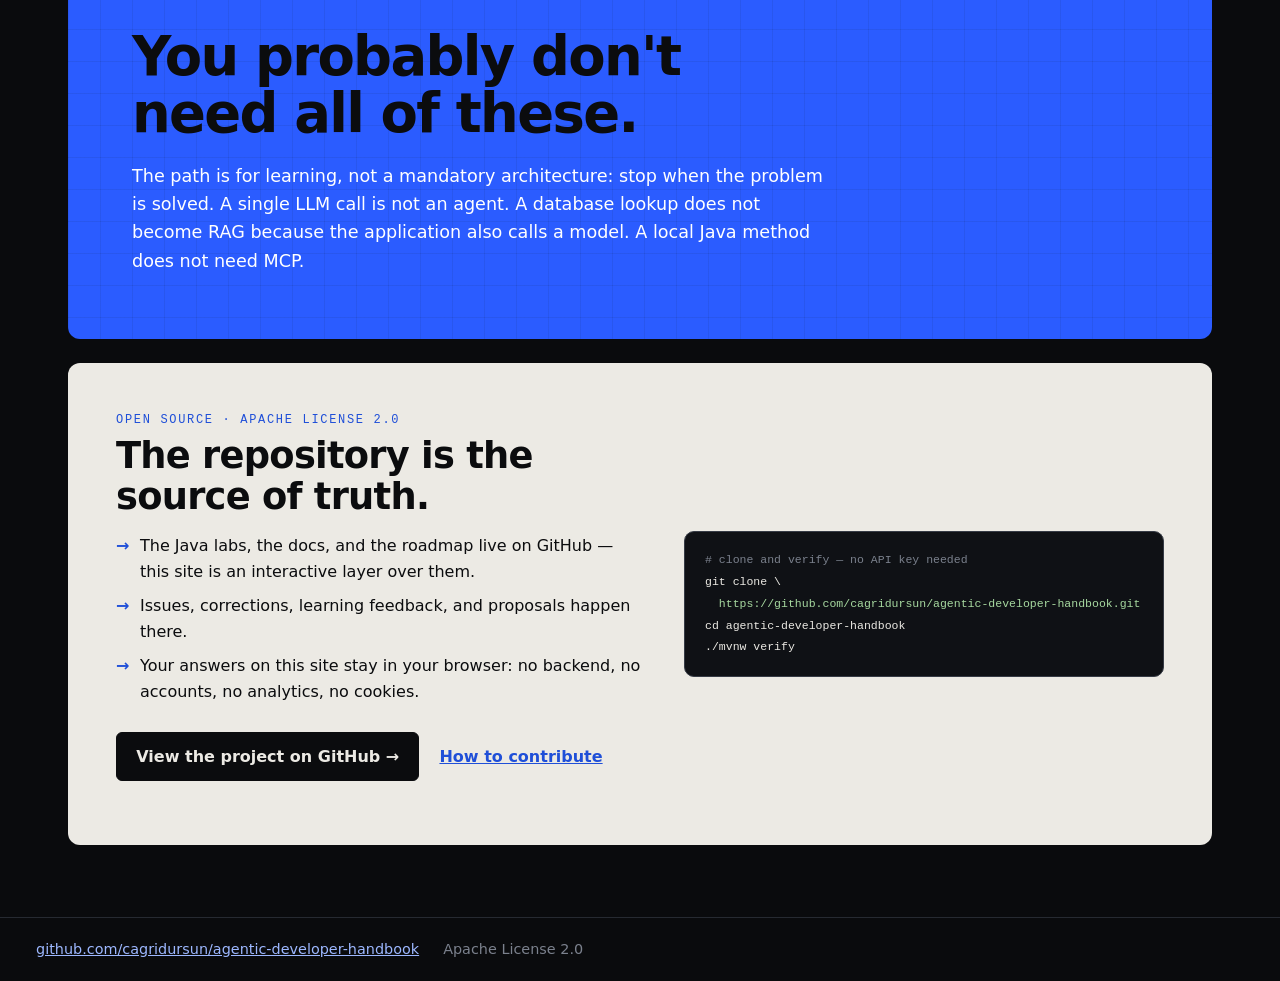
==== commit 3b3c70a6: "Add Milestone 10: Lab 10 - Observability Lab 10 answers the limitation Lab 09 ended on: evaluation c" ====
--- a/site/index.html
+++ b/site/index.html
@@ -80,9 +80,9 @@
     <section class="band" aria-labelledby="h-path">
       <div class="band-head">
         <h2 id="h-path" class="section-label">The learning path</h2>
-        <p class="band-note">Nine runnable Java labs. Each adds one concept — and says when not to use it.</p>
+        <p class="band-note">Ten runnable Java labs. Each adds one concept — and says when not to use it.</p>
       </div>
-      <ol class="path" aria-label="The learning path, Labs 01 to 09">
+      <ol class="path" aria-label="The learning path, Labs 01 to 10">
         <li><a href="https://github.com/cagridursun/agentic-developer-handbook/blob/main/labs/01-model-call/README.md">Model</a></li>
         <li><a href="https://github.com/cagridursun/agentic-developer-handbook/blob/main/labs/02-structured-output/README.md">Structured Output</a></li>
         <li><a href="https://github.com/cagridursun/agentic-developer-handbook/blob/main/labs/03-tool-calling/README.md">Tools</a></li>
@@ -92,10 +92,11 @@
         <li><a href="https://github.com/cagridursun/agentic-developer-handbook/blob/main/labs/07-agent-runtime/README.md">Agent Runtime</a></li>
         <li><a href="https://github.com/cagridursun/agentic-developer-handbook/blob/main/labs/08-mcp/README.md">MCP</a></li>
         <li><a href="https://github.com/cagridursun/agentic-developer-handbook/blob/main/labs/09-evaluation/README.md">Evaluation</a></li>
+        <li><a href="https://github.com/cagridursun/agentic-developer-handbook/blob/main/labs/10-observability/README.md">Observability</a></li>
       </ol>
       <p class="roadmap-note">
         <span class="tag">Planned</span>
-        Observability · Security · Deployment — on the
+        Security · Deployment — on the
         <a href="https://github.com/cagridursun/agentic-developer-handbook/blob/main/ROADMAP.md">roadmap</a>,
         not implemented yet.
       </p>
@@ -109,7 +110,7 @@
       <div class="card-grid">
         <section class="experience-card" aria-labelledby="h-learn">
           <p class="card-kicker"><span class="step">01</span> Learn</p>
-          <h3 id="h-learn">9 runnable Java labs</h3>
+          <h3 id="h-learn">10 runnable Java labs</h3>
           <p>
             Start from a single model call and move step by step toward a
             bounded agent runtime. The labs, the Java code, and the
--- a/site/styles/main.css
+++ b/site/styles/main.css
@@ -398,7 +398,7 @@
   margin: 0;
   padding: 0;
   display: grid;
-  grid-template-columns: repeat(9, minmax(0, 1fr));
+  grid-template-columns: repeat(5, minmax(0, 1fr));
   gap: 0.5rem;
   counter-reset: lab;
 }
@@ -690,7 +690,7 @@
   }
 
   .path {
-    grid-template-columns: repeat(3, minmax(0, 1fr));
+    grid-template-columns: repeat(2, minmax(0, 1fr));
   }
 
   .card-grid,
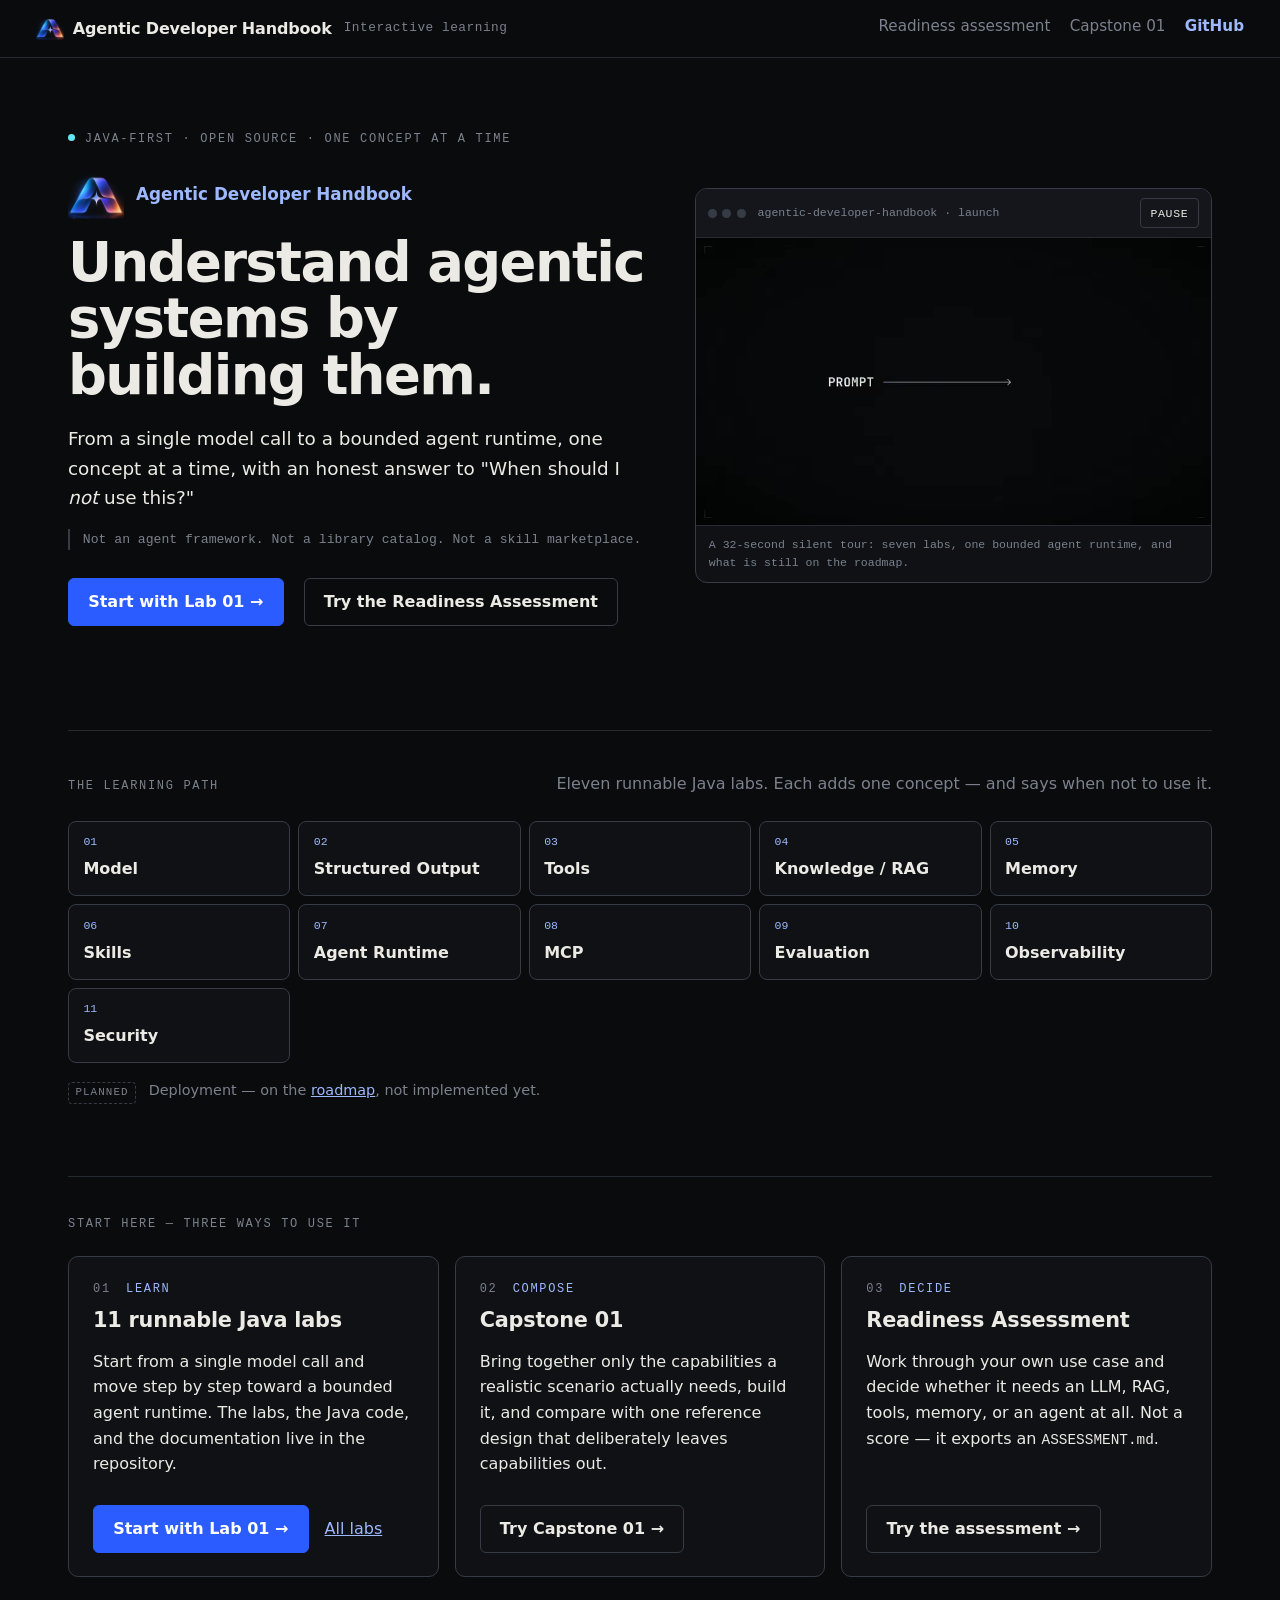
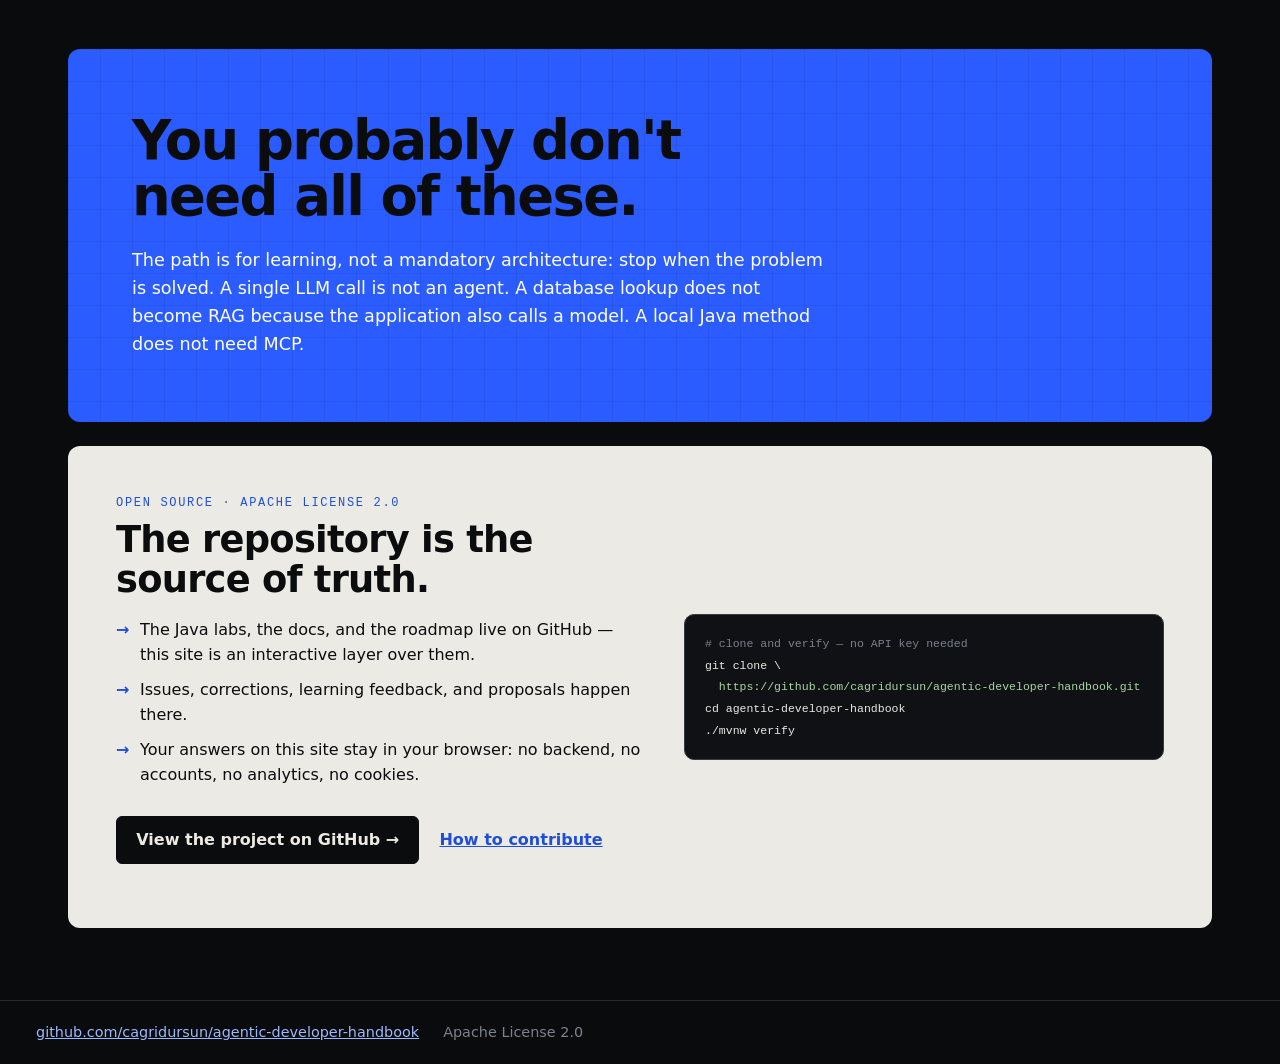
==== commit 53da98af: "Add Milestone 11: Lab 11 - Security Add a security lab on application-owned authorization for state-" ====
--- a/site/index.html
+++ b/site/index.html
@@ -80,9 +80,9 @@
     <section class="band" aria-labelledby="h-path">
       <div class="band-head">
         <h2 id="h-path" class="section-label">The learning path</h2>
-        <p class="band-note">Ten runnable Java labs. Each adds one concept — and says when not to use it.</p>
+        <p class="band-note">Eleven runnable Java labs. Each adds one concept — and says when not to use it.</p>
       </div>
-      <ol class="path" aria-label="The learning path, Labs 01 to 10">
+      <ol class="path" aria-label="The learning path, Labs 01 to 11">
         <li><a href="https://github.com/cagridursun/agentic-developer-handbook/blob/main/labs/01-model-call/README.md">Model</a></li>
         <li><a href="https://github.com/cagridursun/agentic-developer-handbook/blob/main/labs/02-structured-output/README.md">Structured Output</a></li>
         <li><a href="https://github.com/cagridursun/agentic-developer-handbook/blob/main/labs/03-tool-calling/README.md">Tools</a></li>
@@ -93,10 +93,11 @@
         <li><a href="https://github.com/cagridursun/agentic-developer-handbook/blob/main/labs/08-mcp/README.md">MCP</a></li>
         <li><a href="https://github.com/cagridursun/agentic-developer-handbook/blob/main/labs/09-evaluation/README.md">Evaluation</a></li>
         <li><a href="https://github.com/cagridursun/agentic-developer-handbook/blob/main/labs/10-observability/README.md">Observability</a></li>
+        <li><a href="https://github.com/cagridursun/agentic-developer-handbook/blob/main/labs/11-security/README.md">Security</a></li>
       </ol>
       <p class="roadmap-note">
         <span class="tag">Planned</span>
-        Security · Deployment — on the
+        Deployment — on the
         <a href="https://github.com/cagridursun/agentic-developer-handbook/blob/main/ROADMAP.md">roadmap</a>,
         not implemented yet.
       </p>
@@ -110,7 +111,7 @@
       <div class="card-grid">
         <section class="experience-card" aria-labelledby="h-learn">
           <p class="card-kicker"><span class="step">01</span> Learn</p>
-          <h3 id="h-learn">10 runnable Java labs</h3>
+          <h3 id="h-learn">11 runnable Java labs</h3>
           <p>
             Start from a single model call and move step by step toward a
             bounded agent runtime. The labs, the Java code, and the
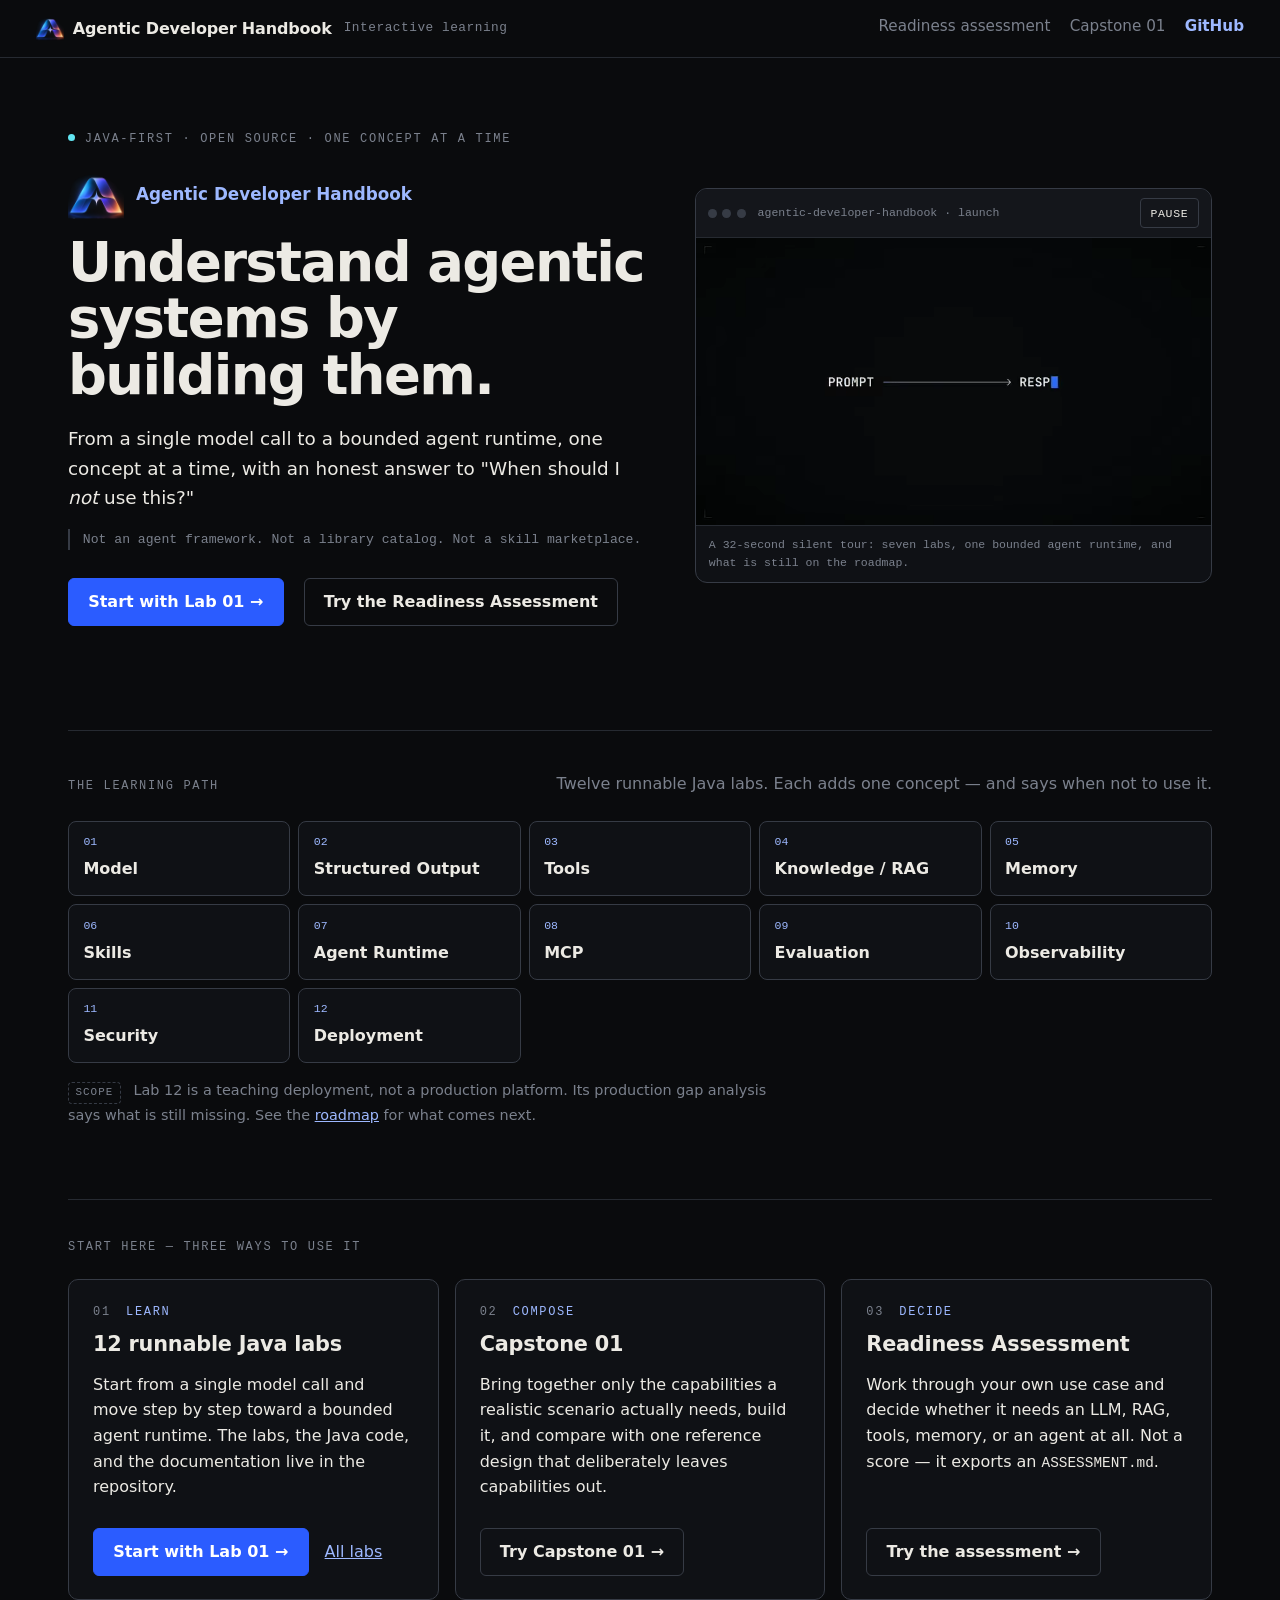
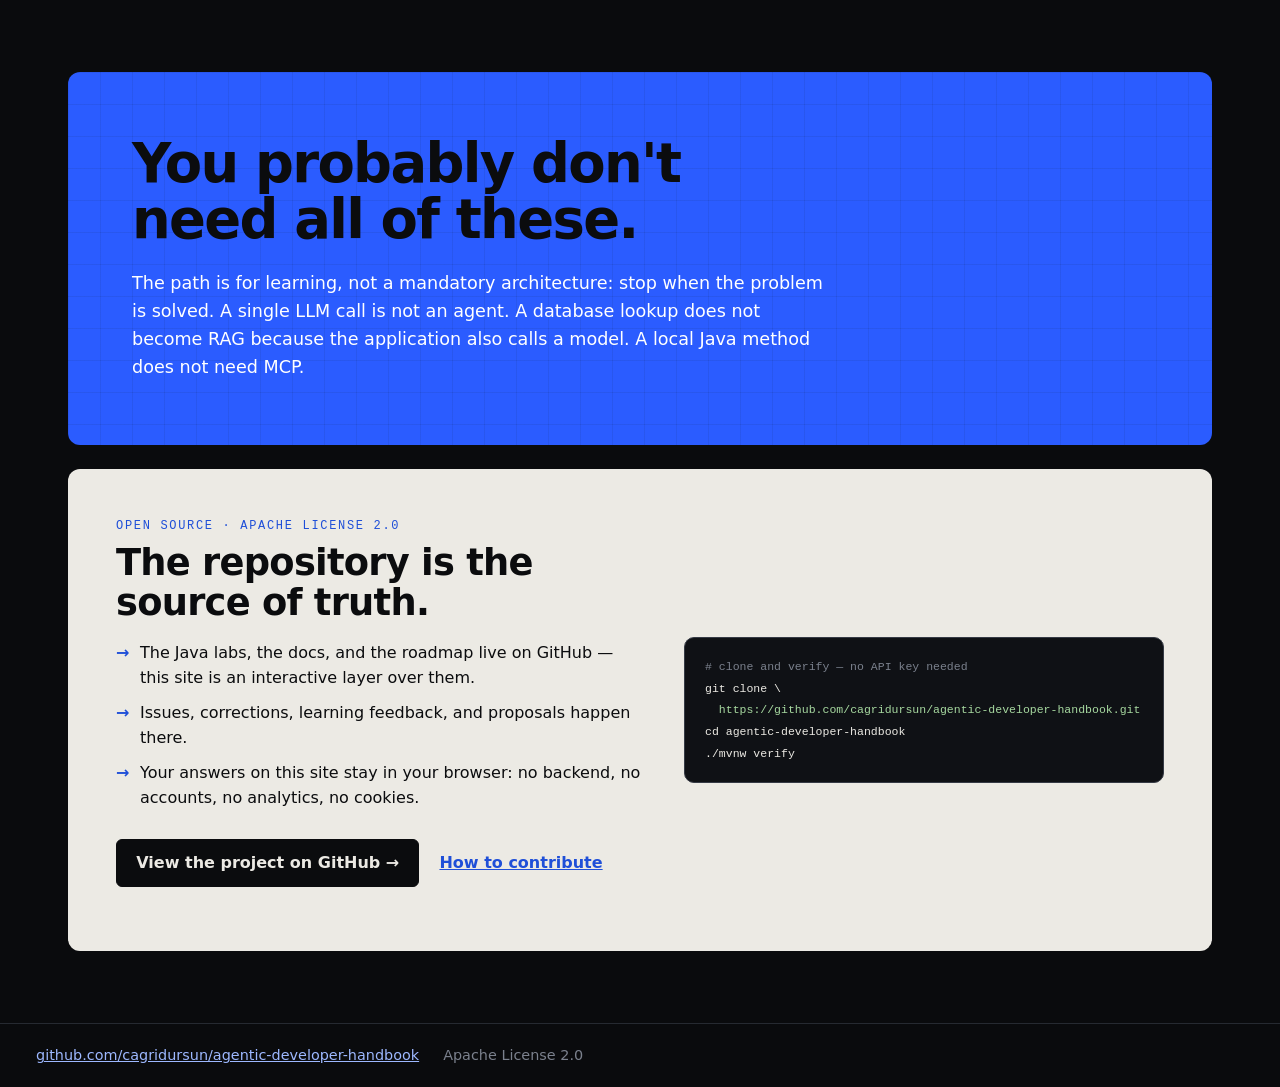
==== commit 4a53c081: "Add Milestone 12: Lab 12 - Deployment - labs/12-deployment: deployable service with env-based config" ====
--- a/site/index.html
+++ b/site/index.html
@@ -80,9 +80,9 @@
     <section class="band" aria-labelledby="h-path">
       <div class="band-head">
         <h2 id="h-path" class="section-label">The learning path</h2>
-        <p class="band-note">Eleven runnable Java labs. Each adds one concept — and says when not to use it.</p>
+        <p class="band-note">Twelve runnable Java labs. Each adds one concept — and says when not to use it.</p>
       </div>
-      <ol class="path" aria-label="The learning path, Labs 01 to 11">
+      <ol class="path" aria-label="The learning path, Labs 01 to 12">
         <li><a href="https://github.com/cagridursun/agentic-developer-handbook/blob/main/labs/01-model-call/README.md">Model</a></li>
         <li><a href="https://github.com/cagridursun/agentic-developer-handbook/blob/main/labs/02-structured-output/README.md">Structured Output</a></li>
         <li><a href="https://github.com/cagridursun/agentic-developer-handbook/blob/main/labs/03-tool-calling/README.md">Tools</a></li>
@@ -94,12 +94,14 @@
         <li><a href="https://github.com/cagridursun/agentic-developer-handbook/blob/main/labs/09-evaluation/README.md">Evaluation</a></li>
         <li><a href="https://github.com/cagridursun/agentic-developer-handbook/blob/main/labs/10-observability/README.md">Observability</a></li>
         <li><a href="https://github.com/cagridursun/agentic-developer-handbook/blob/main/labs/11-security/README.md">Security</a></li>
+        <li><a href="https://github.com/cagridursun/agentic-developer-handbook/blob/main/labs/12-deployment/README.md">Deployment</a></li>
       </ol>
       <p class="roadmap-note">
-        <span class="tag">Planned</span>
-        Deployment — on the
-        <a href="https://github.com/cagridursun/agentic-developer-handbook/blob/main/ROADMAP.md">roadmap</a>,
-        not implemented yet.
+        <span class="tag">Scope</span>
+        Lab 12 is a teaching deployment, not a production platform. Its
+        production gap analysis says what is still missing. See the
+        <a href="https://github.com/cagridursun/agentic-developer-handbook/blob/main/ROADMAP.md">roadmap</a>
+        for what comes next.
       </p>
     </section>
 
@@ -111,7 +113,7 @@
       <div class="card-grid">
         <section class="experience-card" aria-labelledby="h-learn">
           <p class="card-kicker"><span class="step">01</span> Learn</p>
-          <h3 id="h-learn">11 runnable Java labs</h3>
+          <h3 id="h-learn">12 runnable Java labs</h3>
           <p>
             Start from a single model call and move step by step toward a
             bounded agent runtime. The labs, the Java code, and the
